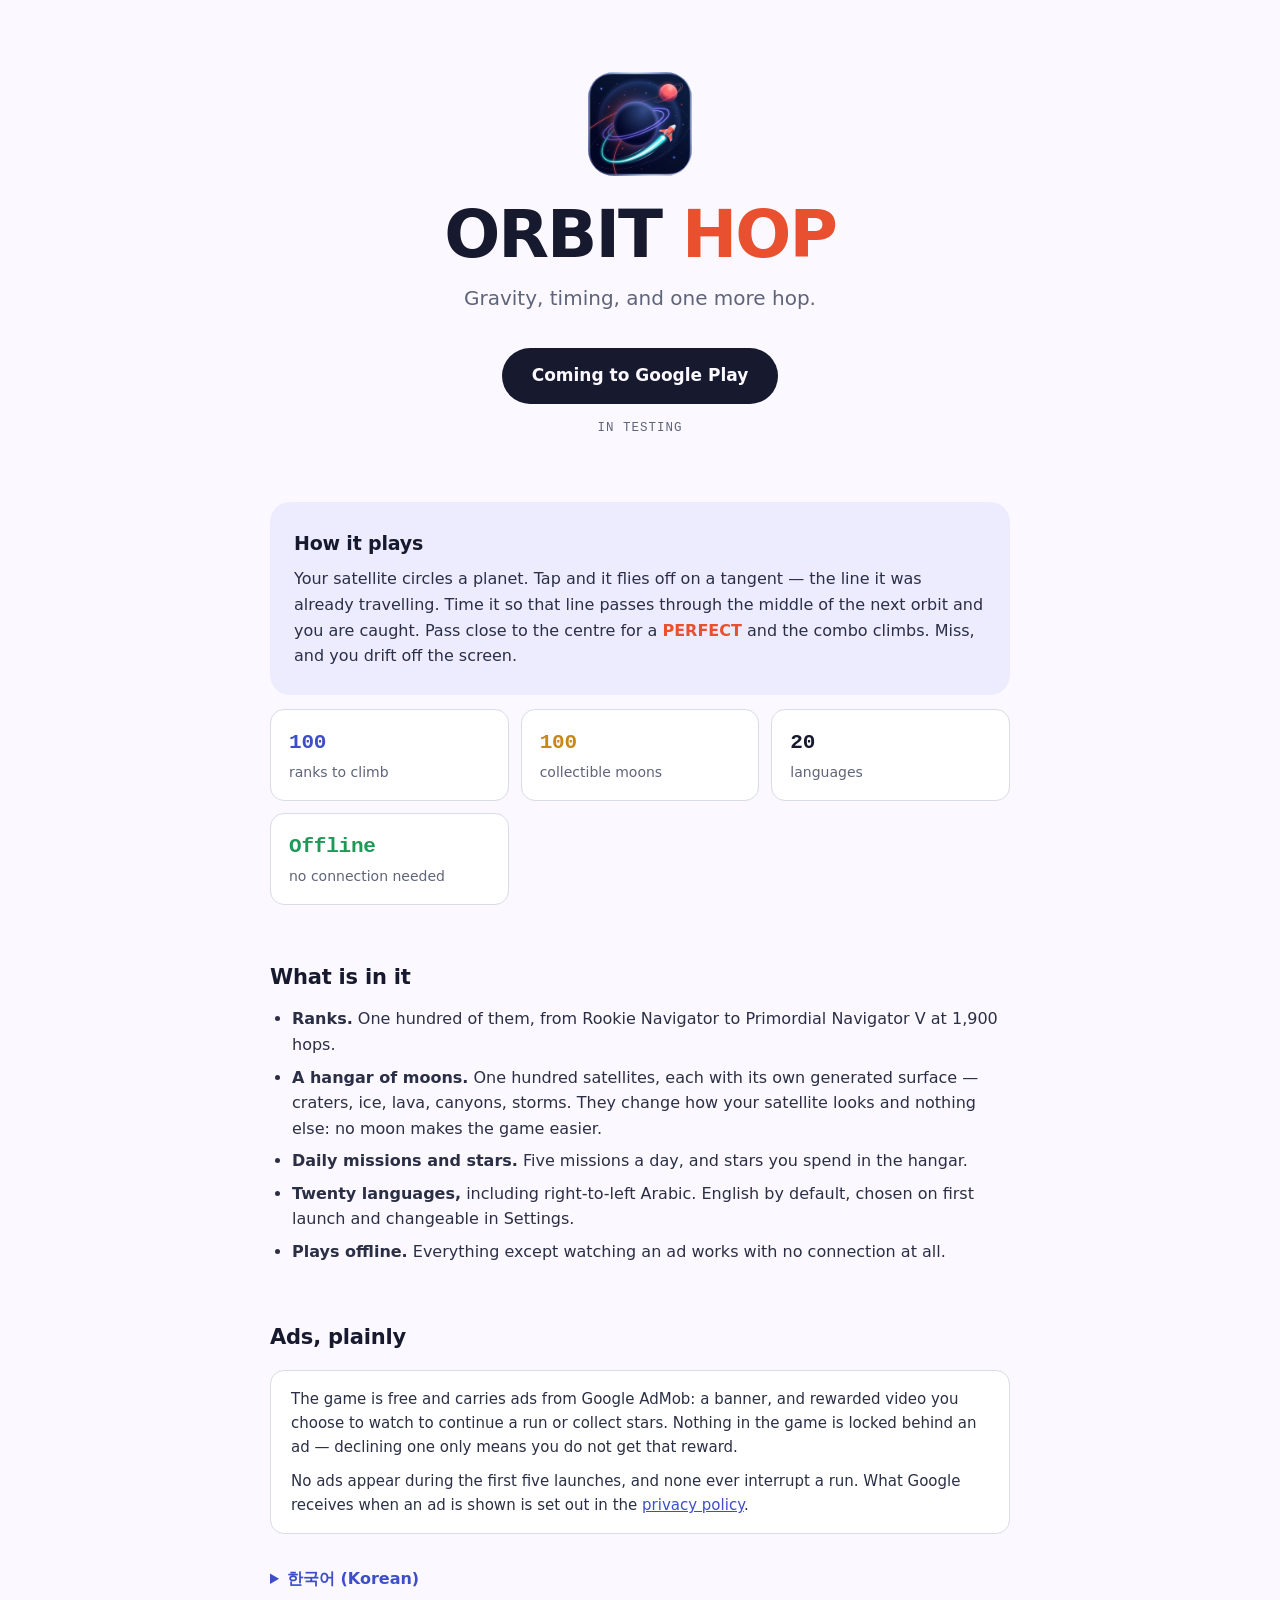
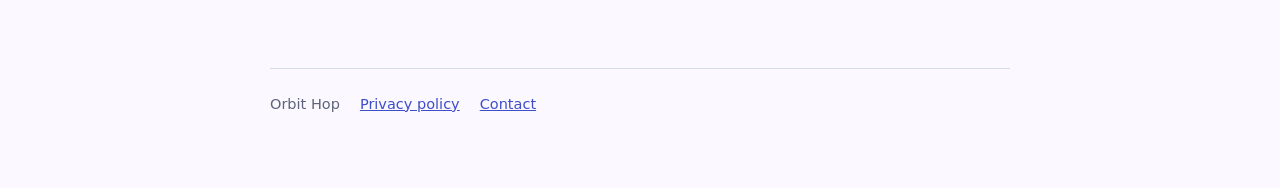
==== index.html @ 5f5fa0cf "Landing page and privacy policy for Orbit Hop The privacy policy is written against what the shipped" ====
<!doctype html>
<html lang="en">
<head>
<meta charset="utf-8">
<meta name="viewport" content="width=device-width,initial-scale=1">
<title>Orbit Hop — orbital arcade game for Android</title>
<meta name="description" content="Tap to launch off one orbit and land on the next. 100 ranks, 100 collectible moons, 20 languages, and it plays offline.">
<link rel="icon" href="icon.png">
<meta property="og:title" content="Orbit Hop">
<meta property="og:description" content="Tap to launch off one orbit and land on the next.">
<meta property="og:image" content="icon.png">
<style>
:root{
  --bg:#fbf8ff; --surface:#ffffff; --sc:#edecff; --sc-high:#e6e6ff;
  --ink:#171a2e; --muted:#5E6479; --line:#D8DCE6;
  --a:#E8502F; --b:#3e4ec9; --good:#1E9A57; --star:#C8871B;
  --body:"IBM Plex Sans","Segoe UI",system-ui,-apple-system,"Noto Sans",sans-serif;
  --mono:ui-monospace,"JetBrains Mono",Menlo,Consolas,monospace;
}
*{box-sizing:border-box}
body{margin:0;background:var(--bg);color:var(--ink);font-family:var(--body);
  font-size:16px;line-height:1.6;-webkit-text-size-adjust:100%}
.wrap{max-width:780px;margin:0 auto;padding:0 max(20px,env(safe-area-inset-left)) 72px}

.hero{text-align:center;padding:72px 0 8px}
.hero img{width:104px;height:104px;border-radius:26px;display:block;margin:0 auto 26px}
h1{font-size:clamp(40px,11vw,66px);line-height:1;letter-spacing:-.03em;margin:0 0 14px;font-weight:800}
h1 i{font-style:normal;color:var(--a)}
.tagline{font-size:clamp(17px,3.4vw,20px);color:var(--muted);margin:0 auto 34px;max-width:30ch}

.cta{display:inline-flex;align-items:center;justify-content:center;gap:10px;
  min-height:56px;padding:0 30px;border-radius:9999px;background:var(--ink);color:var(--bg);
  text-decoration:none;font-weight:700;font-size:17px}
.cta:active{transform:scale(.985)}
.soon{display:block;margin-top:14px;font-family:var(--mono);font-size:12.5px;
  letter-spacing:.08em;text-transform:uppercase;color:var(--muted)}

.how{background:var(--sc);border-radius:20px;padding:26px 24px;margin:56px 0 0}
.how h2{margin:0 0 8px;font-size:19px;letter-spacing:-.01em}
.how p{margin:0;color:#2b2f45}
.how b{color:var(--a)}

.grid{display:grid;grid-template-columns:repeat(auto-fit,minmax(210px,1fr));gap:12px;margin:14px 0 0}
.tile{background:var(--surface);border:1px solid var(--line);border-radius:14px;padding:16px 18px}
.tile b{display:block;font-family:var(--mono);font-size:21px;font-weight:700;letter-spacing:-.01em}
.tile span{display:block;font-size:14px;color:var(--muted);margin-top:2px}
.tile.star b{color:var(--star)} .tile.cool b{color:var(--b)} .tile.good b{color:var(--good)}

h2.section{font-size:21px;letter-spacing:-.01em;margin:56px 0 12px}
ul{padding-left:22px;margin:0}
li{margin:7px 0;color:#2b2f45}

.note{background:var(--surface);border:1px solid var(--line);border-radius:14px;
  padding:16px 20px;margin:16px 0 0;font-size:15px;color:#2b2f45}
.note a{color:var(--b)}

footer{margin-top:64px;padding-top:24px;border-top:1px solid var(--line);
  color:var(--muted);font-size:14.5px;display:flex;flex-wrap:wrap;gap:8px 20px;align-items:center}
footer a{color:var(--b)}
.ko{margin-top:20px}
.ko summary{cursor:pointer;font-weight:600;color:var(--b);padding:12px 0}
.ko p{color:#2b2f45}

@media (prefers-color-scheme:dark){
  :root{--bg:#0D1020;--surface:#171B2D;--sc:#1b2039;--sc-high:#222847;
    --ink:#ECEEF7;--muted:#99A0BA;--line:#2A2F4D;--a:#FF7A55;--b:#7C8BFF;
    --good:#3CC57A;--star:#E0A33A}
  li,.how p,.note,.ko p{color:#d6dae8}
}
</style>
</head>
<body>
<div class="wrap">

<section class="hero">
  <img src="icon.png" alt="Orbit Hop">
  <h1>ORBIT <i>HOP</i></h1>
  <p class="tagline">Gravity, timing, and one more hop.</p>
  <a class="cta" href="#" aria-disabled="true">Coming to Google Play</a>
  <span class="soon">In testing</span>
</section>

<div class="how">
  <h2>How it plays</h2>
  <p>
    Your satellite circles a planet. Tap and it flies off on a tangent — the line it was
    already travelling. Time it so that line passes through the middle of the next orbit
    and you are caught. Pass close to the centre for a <b>PERFECT</b> and the combo climbs.
    Miss, and you drift off the screen.
  </p>
</div>

<div class="grid">
  <div class="tile cool"><b>100</b><span>ranks to climb</span></div>
  <div class="tile star"><b>100</b><span>collectible moons</span></div>
  <div class="tile"><b>20</b><span>languages</span></div>
  <div class="tile good"><b>Offline</b><span>no connection needed</span></div>
</div>

<h2 class="section">What is in it</h2>
<ul>
  <li><b>Ranks.</b> One hundred of them, from Rookie Navigator to Primordial Navigator V at 1,900 hops.</li>
  <li><b>A hangar of moons.</b> One hundred satellites, each with its own generated surface — craters, ice, lava, canyons, storms. They change how your satellite looks and nothing else: no moon makes the game easier.</li>
  <li><b>Daily missions and stars.</b> Five missions a day, and stars you spend in the hangar.</li>
  <li><b>Twenty languages,</b> including right-to-left Arabic. English by default, chosen on first launch and changeable in Settings.</li>
  <li><b>Plays offline.</b> Everything except watching an ad works with no connection at all.</li>
</ul>

<h2 class="section">Ads, plainly</h2>
<div class="note">
  <p style="margin:0 0 10px">
    The game is free and carries ads from Google AdMob: a banner, and rewarded video you
    choose to watch to continue a run or collect stars. Nothing in the game is locked
    behind an ad — declining one only means you do not get that reward.
  </p>
  <p style="margin:0">
    No ads appear during the first five launches, and none ever interrupt a run.
    What Google receives when an ad is shown is set out in the
    <a href="privacy.html">privacy policy</a>.
  </p>
</div>

<details class="ko">
<summary>한국어 (Korean)</summary>
<div lang="ko">
<p>
  <b>Orbit Hop</b> — 위성이 행성을 돌고 있습니다. 화면을 탭하면 돌던 방향 그대로
  접선으로 날아갑니다. 그 직선이 다음 궤도의 한가운데를 지나도록 타이밍을 맞추면
  포획되고, 중심에 가까울수록 <b>PERFECT</b>와 함께 콤보가 쌓입니다. 빗나가면 화면 밖으로
  사라집니다.
</p>
<p>
  100단계 티어, 각기 다른 지형이 생성되는 수집용 위성 100종, 일일 미션과 스타,
  20개 언어(아랍어 RTL 포함)를 담았습니다. 위성은 외형만 바뀌고 난이도에는 영향을 주지
  않습니다. <b>인터넷 없이도 전부 플레이할 수 있습니다</b> — 광고 시청만 제외하고요.
</p>
<p>
  무료이며 Google AdMob 광고가 들어갑니다. 하단 배너와, 이어하기·스타 충전을 위해 직접
  선택해서 보는 보상형 광고입니다. <b>광고를 보지 않아도 막히는 콘텐츠는 없고</b>, 플레이
  도중에 광고가 끼어들지 않으며, 처음 다섯 번 실행 동안에는 배너도 나오지 않습니다.
  Google이 무엇을 받는지는 <a href="privacy.html">개인정보 처리방침</a>에 적어 두었습니다.
</p>
</div>
</details>

<footer>
  <span>Orbit Hop</span>
  <a href="privacy.html">Privacy policy</a>
  <a href="mailto:kakimind@gmail.com">Contact</a>
</footer>

</div>
</body>
</html>
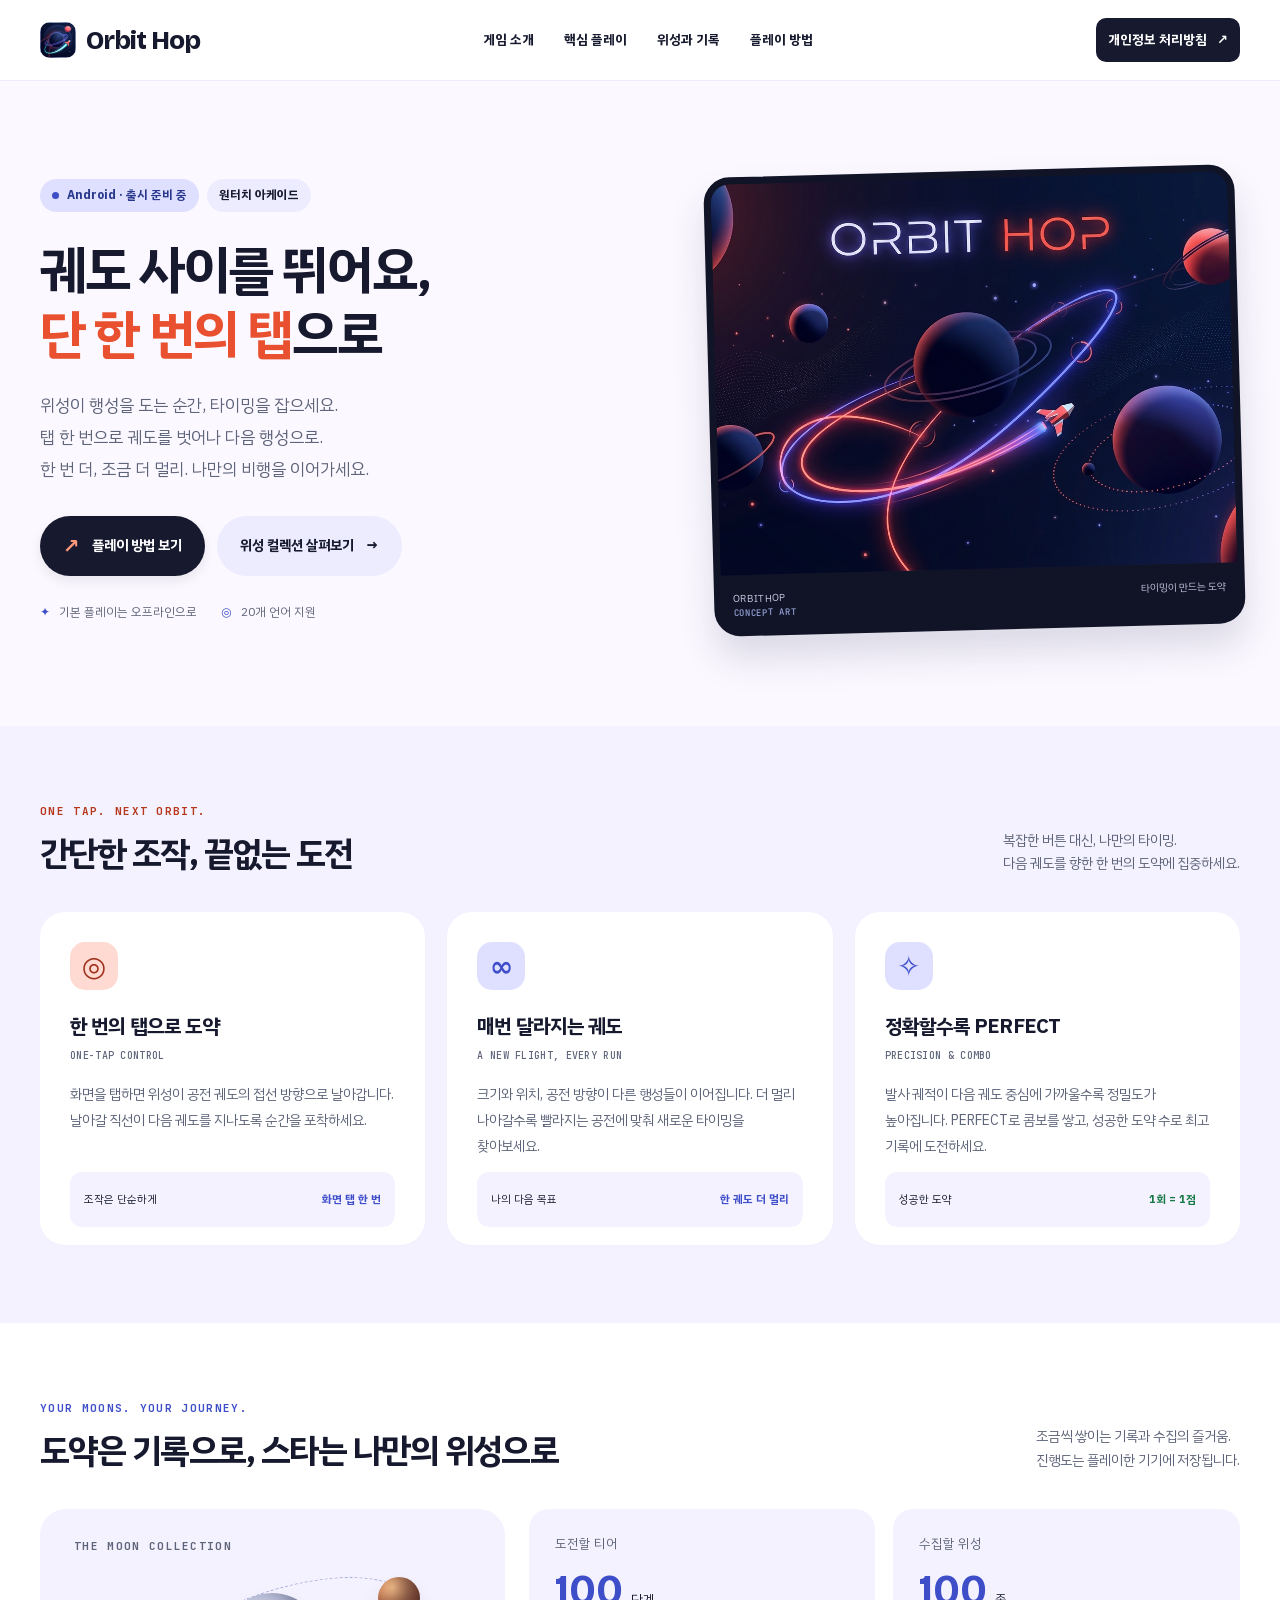
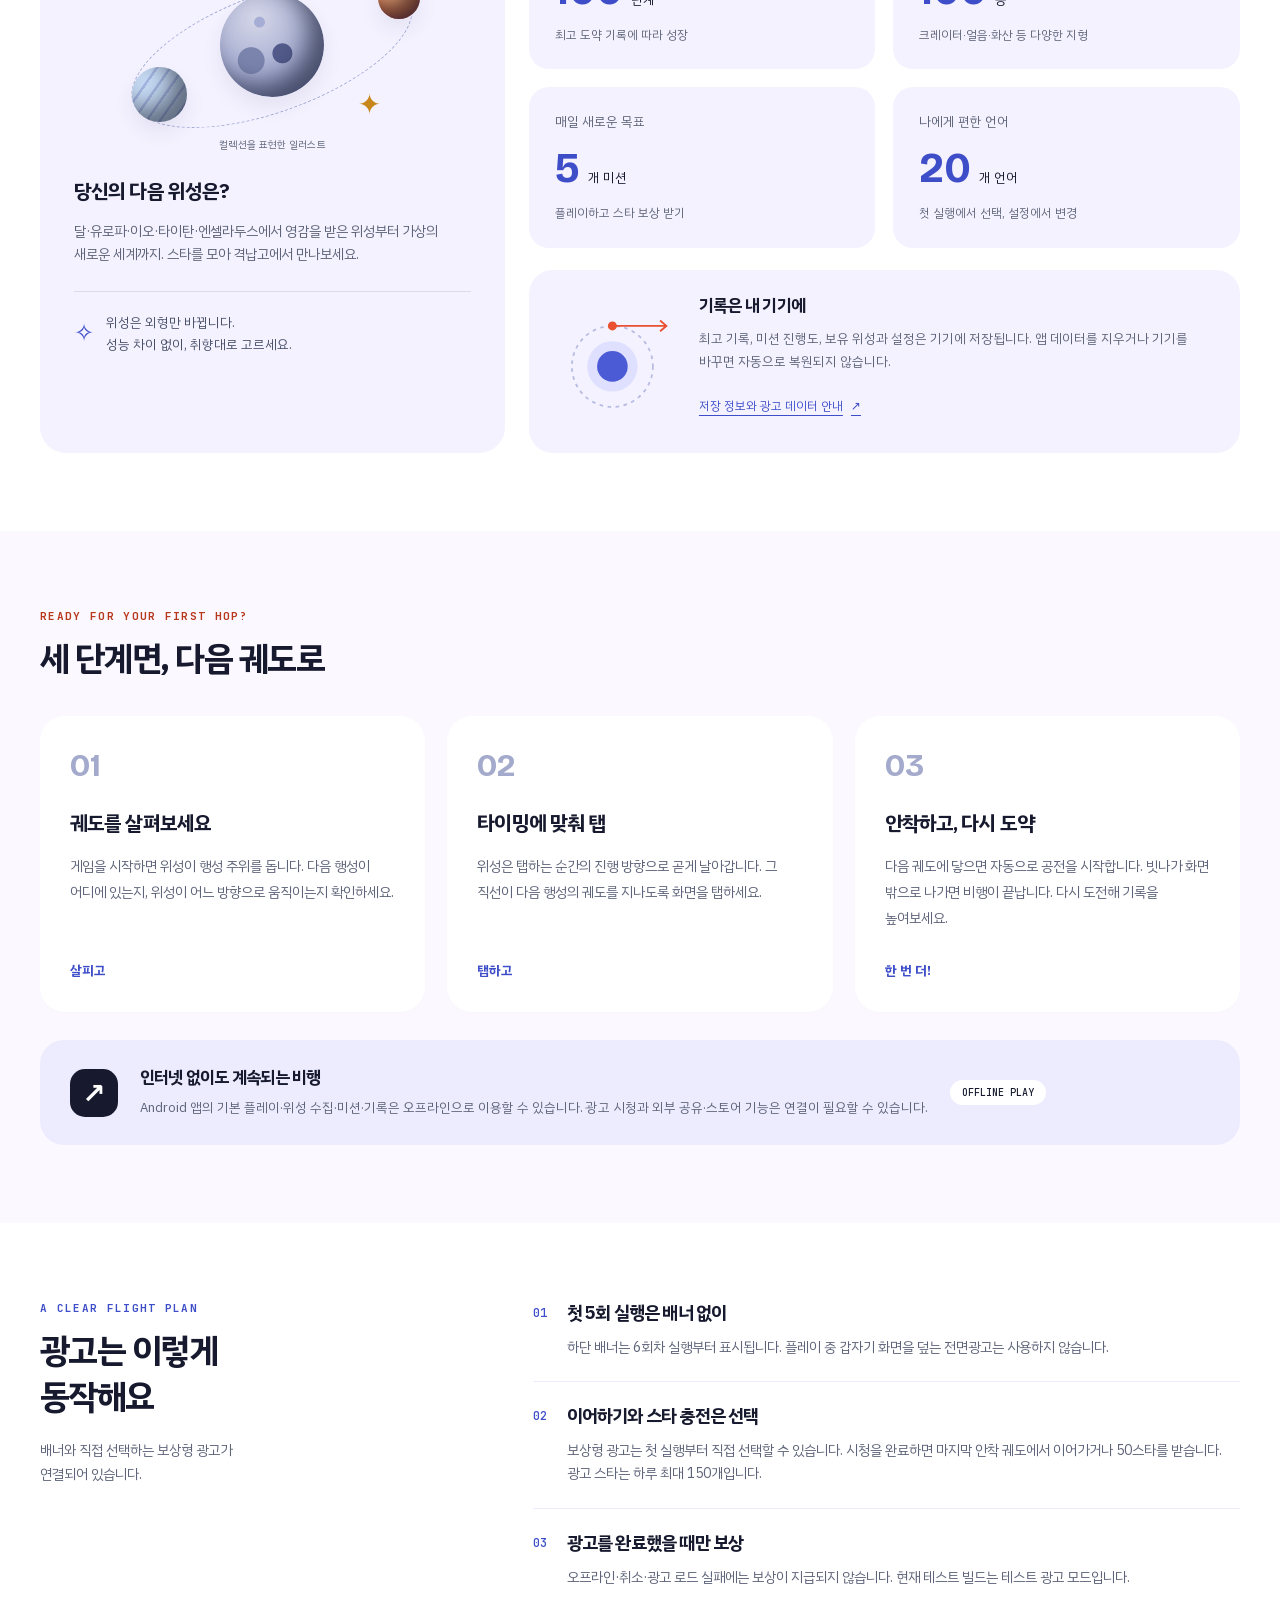
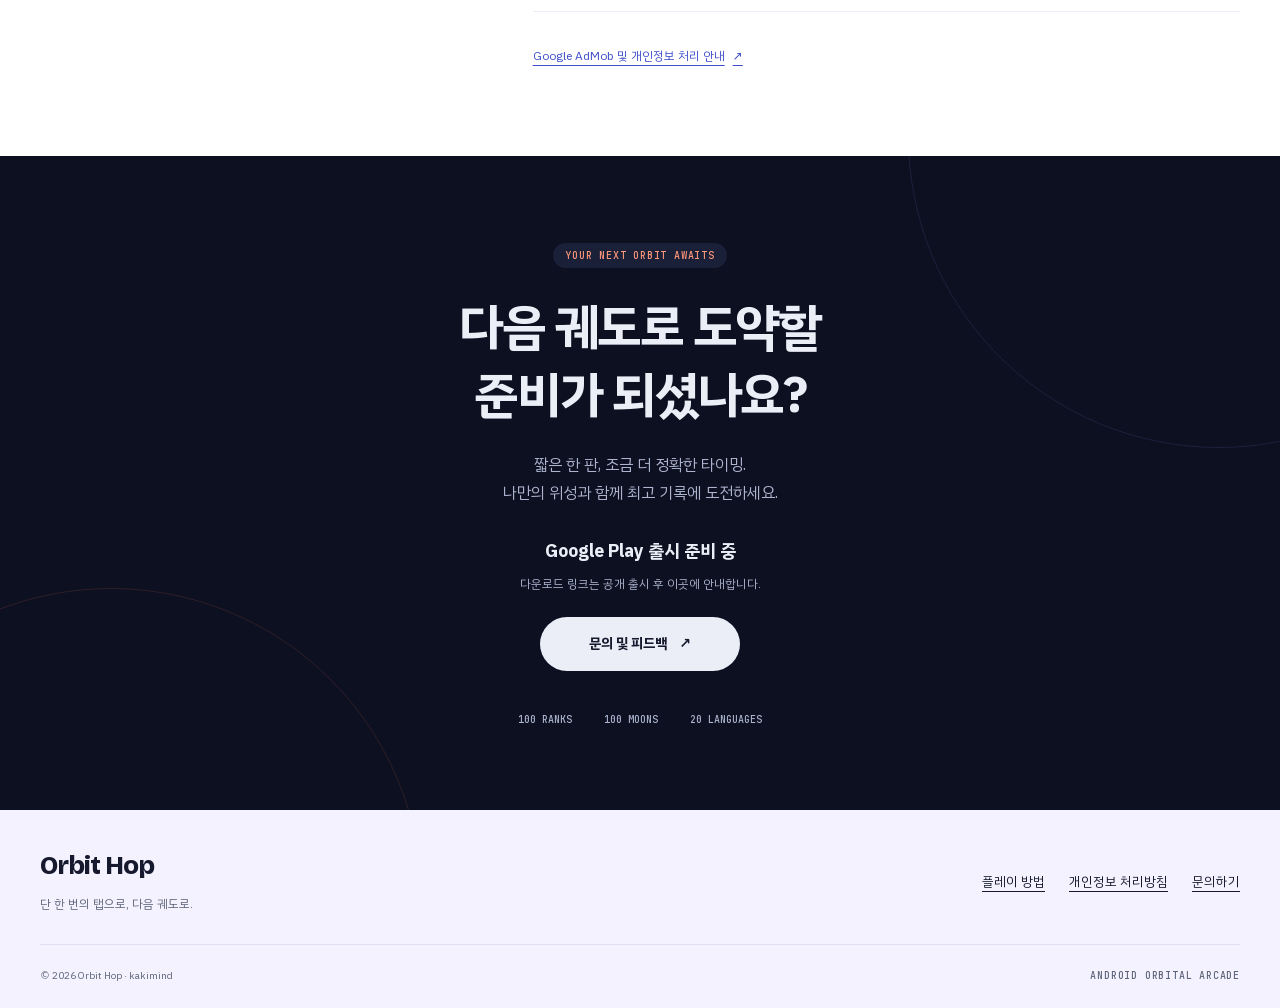
==== commit be66fc29: "Restore prototype landing design with accurate Android app content" ====
--- a/index.html
+++ b/index.html
@@ -1,154 +1,87 @@
 <!doctype html>
-<html lang="en">
+<html lang="ko">
 <head>
 <meta charset="utf-8">
 <meta name="viewport" content="width=device-width,initial-scale=1">
-<title>Orbit Hop — orbital arcade game for Android</title>
-<meta name="description" content="Tap to launch off one orbit and land on the next. 100 ranks, 100 collectible moons, 20 languages, and it plays offline.">
-<link rel="icon" href="icon.png">
-<meta property="og:title" content="Orbit Hop">
-<meta property="og:description" content="Tap to launch off one orbit and land on the next.">
-<meta property="og:image" content="icon.png">
-<style>
-:root{
-  --bg:#fbf8ff; --surface:#ffffff; --sc:#edecff; --sc-high:#e6e6ff;
-  --ink:#171a2e; --muted:#5E6479; --line:#D8DCE6;
-  --a:#E8502F; --b:#3e4ec9; --good:#1E9A57; --star:#C8871B;
-  --body:"IBM Plex Sans","Segoe UI",system-ui,-apple-system,"Noto Sans",sans-serif;
-  --mono:ui-monospace,"JetBrains Mono",Menlo,Consolas,monospace;
-}
-*{box-sizing:border-box}
-body{margin:0;background:var(--bg);color:var(--ink);font-family:var(--body);
-  font-size:16px;line-height:1.6;-webkit-text-size-adjust:100%}
-.wrap{max-width:780px;margin:0 auto;padding:0 max(20px,env(safe-area-inset-left)) 72px}
-
-.hero{text-align:center;padding:72px 0 8px}
-.hero img{width:104px;height:104px;border-radius:26px;display:block;margin:0 auto 26px}
-h1{font-size:clamp(40px,11vw,66px);line-height:1;letter-spacing:-.03em;margin:0 0 14px;font-weight:800}
-h1 i{font-style:normal;color:var(--a)}
-.tagline{font-size:clamp(17px,3.4vw,20px);color:var(--muted);margin:0 auto 34px;max-width:30ch}
-
-.cta{display:inline-flex;align-items:center;justify-content:center;gap:10px;
-  min-height:56px;padding:0 30px;border-radius:9999px;background:var(--ink);color:var(--bg);
-  text-decoration:none;font-weight:700;font-size:17px}
-.cta:active{transform:scale(.985)}
-.soon{display:block;margin-top:14px;font-family:var(--mono);font-size:12.5px;
-  letter-spacing:.08em;text-transform:uppercase;color:var(--muted)}
-
-.how{background:var(--sc);border-radius:20px;padding:26px 24px;margin:56px 0 0}
-.how h2{margin:0 0 8px;font-size:19px;letter-spacing:-.01em}
-.how p{margin:0;color:#2b2f45}
-.how b{color:var(--a)}
-
-.grid{display:grid;grid-template-columns:repeat(auto-fit,minmax(210px,1fr));gap:12px;margin:14px 0 0}
-.tile{background:var(--surface);border:1px solid var(--line);border-radius:14px;padding:16px 18px}
-.tile b{display:block;font-family:var(--mono);font-size:21px;font-weight:700;letter-spacing:-.01em}
-.tile span{display:block;font-size:14px;color:var(--muted);margin-top:2px}
-.tile.star b{color:var(--star)} .tile.cool b{color:var(--b)} .tile.good b{color:var(--good)}
-
-h2.section{font-size:21px;letter-spacing:-.01em;margin:56px 0 12px}
-ul{padding-left:22px;margin:0}
-li{margin:7px 0;color:#2b2f45}
-
-.note{background:var(--surface);border:1px solid var(--line);border-radius:14px;
-  padding:16px 20px;margin:16px 0 0;font-size:15px;color:#2b2f45}
-.note a{color:var(--b)}
-
-footer{margin-top:64px;padding-top:24px;border-top:1px solid var(--line);
-  color:var(--muted);font-size:14.5px;display:flex;flex-wrap:wrap;gap:8px 20px;align-items:center}
-footer a{color:var(--b)}
-.ko{margin-top:20px}
-.ko summary{cursor:pointer;font-weight:600;color:var(--b);padding:12px 0}
-.ko p{color:#2b2f45}
-
-@media (prefers-color-scheme:dark){
-  :root{--bg:#0D1020;--surface:#171B2D;--sc:#1b2039;--sc-high:#222847;
-    --ink:#ECEEF7;--muted:#99A0BA;--line:#2A2F4D;--a:#FF7A55;--b:#7C8BFF;
-    --good:#3CC57A;--star:#E0A33A}
-  li,.how p,.note,.ko p{color:#d6dae8}
-}
-</style>
+<meta name="theme-color" content="#fbf8ff">
+<title>Orbit Hop — 단 한 번의 탭으로, 다음 궤도로</title>
+<meta name="description" content="한 번의 탭으로 궤도 사이를 도약하는 Android 아케이드 게임. 100단계 티어, 위성 100종, 일일 미션과 20개 언어. 인터넷 없이도 기본 플레이를 즐기세요.">
+<meta property="og:title" content="Orbit Hop — 단 한 번의 탭으로, 다음 궤도로">
+<meta property="og:description" content="타이밍을 잡고, 궤도를 잇고, 나만의 위성을 모으세요. Android 출시 준비 중.">
+<meta property="og:image" content="https://kakimind.github.io/orbit-hop-site/assets/orbit-art.png">
+<meta property="og:url" content="https://kakimind.github.io/orbit-hop-site/">
+<link rel="icon" href="icon.png"><link rel="stylesheet" href="site.css">
 </head>
 <body>
-<div class="wrap">
+<a class="skip" href="#main">본문으로 바로가기</a>
+<header class="header"><div class="container nav-row">
+<a class="brand" href="#overview" aria-label="Orbit Hop 게임 소개"><img src="icon.png" width="36" height="36" alt=""><span>Orbit Hop</span></a>
+<nav aria-label="주 메뉴"><a href="#overview">게임 소개</a><a href="#gameplay">핵심 플레이</a><a href="#collection">위성과 기록</a><a href="#how-to-play">플레이 방법</a></nav>
+<a class="nav-policy" href="privacy.html">개인정보 처리방침 <span aria-hidden="true">↗</span></a>
+</div></header>
+<main id="main">
+<section class="hero" id="overview"><div class="container hero-grid">
+<div class="hero-copy">
+<div class="badges"><span class="badge blue"><i aria-hidden="true"></i> Android · 출시 준비 중</span><span class="badge">원터치 아케이드</span></div>
+<h1>궤도 사이를 뛰어요,<br><em>단 한 번의 탭</em>으로</h1>
+<p class="lede">위성이 행성을 도는 순간, 타이밍을 잡으세요.<br class="desktop-break"> 탭 한 번으로 궤도를 벗어나 다음 행성으로.<br class="desktop-break"> 한 번 더, 조금 더 멀리. 나만의 비행을 이어가세요.</p>
+<div class="actions"><a class="button primary" href="#how-to-play"><span aria-hidden="true">↗</span> 플레이 방법 보기</a><a class="button secondary" href="#collection">위성 컬렉션 살펴보기 <span aria-hidden="true">→</span></a></div>
+<div class="hero-notes"><span><b aria-hidden="true">✦</b> 기본 플레이는 오프라인으로</span><span><b aria-hidden="true">◎</b> 20개 언어 지원</span></div>
+</div>
+<figure class="hero-art"><img src="assets/orbit-art.png" width="1376" height="768" alt="코발트와 주황빛 궤도가 행성 사이를 잇는 Orbit Hop 콘셉트 아트" fetchpriority="high"><figcaption><span>ORBIT HOP <b>CONCEPT ART</b></span><span>타이밍이 만드는 도약</span></figcaption></figure>
+</div></section>
 
-<section class="hero">
-  <img src="icon.png" alt="Orbit Hop">
-  <h1>ORBIT <i>HOP</i></h1>
-  <p class="tagline">Gravity, timing, and one more hop.</p>
-  <a class="cta" href="#" aria-disabled="true">Coming to Google Play</a>
-  <span class="soon">In testing</span>
-</section>
+<section class="section lavender" id="gameplay"><div class="container">
+<div class="section-head"><div><p class="eyebrow orange">ONE TAP. NEXT ORBIT.</p><h2>간단한 조작, 끝없는 도전</h2></div><p>복잡한 버튼 대신, 나만의 타이밍.<br>다음 궤도를 향한 한 번의 도약에 집중하세요.</p></div>
+<div class="cards three">
+<article class="card"><span class="feature-icon warm" aria-hidden="true">◎</span><h3>한 번의 탭으로 도약</h3><p class="mono caption">ONE-TAP CONTROL</p><p>화면을 탭하면 위성이 공전 궤도의 접선 방향으로 날아갑니다. 날아갈 직선이 다음 궤도를 지나도록 순간을 포착하세요.</p><div class="card-foot"><span>조작은 단순하게</span><strong>화면 탭 한 번</strong></div></article>
+<article class="card"><span class="feature-icon cool" aria-hidden="true">∞</span><h3>매번 달라지는 궤도</h3><p class="mono caption">A NEW FLIGHT, EVERY RUN</p><p>크기와 위치, 공전 방향이 다른 행성들이 이어집니다. 더 멀리 나아갈수록 빨라지는 공전에 맞춰 새로운 타이밍을 찾아보세요.</p><div class="card-foot"><span>나의 다음 목표</span><strong>한 궤도 더 멀리</strong></div></article>
+<article class="card"><span class="feature-icon cool" aria-hidden="true">✧</span><h3>정확할수록 PERFECT</h3><p class="mono caption">PRECISION &amp; COMBO</p><p>발사 궤적이 다음 궤도 중심에 가까울수록 정밀도가 높아집니다. PERFECT로 콤보를 쌓고, 성공한 도약 수로 최고 기록에 도전하세요.</p><div class="card-foot"><span>성공한 도약</span><strong class="green">1회 = 1점</strong></div></article>
+</div></div></section>
 
-<div class="how">
-  <h2>How it plays</h2>
-  <p>
-    Your satellite circles a planet. Tap and it flies off on a tangent — the line it was
-    already travelling. Time it so that line passes through the middle of the next orbit
-    and you are caught. Pass close to the centre for a <b>PERFECT</b> and the combo climbs.
-    Miss, and you drift off the screen.
-  </p>
+<section class="section white" id="collection"><div class="container">
+<div class="section-head"><div><p class="eyebrow blue-text">YOUR MOONS. YOUR JOURNEY.</p><h2>도약은 기록으로,<br class="mobile-break"> 스타는 나만의 위성으로</h2></div><p>조금씩 쌓이는 기록과 수집의 즐거움.<br>진행도는 플레이한 기기에 저장됩니다.</p></div>
+<div class="collection-grid">
+<article class="collection-card"><p class="eyebrow">THE MOON COLLECTION</p>
+<div class="moon-scene" aria-hidden="true"><span class="orbit-ring"></span><span class="moon big-moon"></span><span class="moon ice-moon"></span><span class="moon lava-moon"></span><span class="tiny-star">✦</span></div><p class="caption">컬렉션을 표현한 일러스트</p>
+<h3>당신의 다음 위성은?</h3><p>달·유로파·이오·타이탄·엔셀라두스에서 영감을 받은 위성부터 가상의 새로운 세계까지. 스타를 모아 격납고에서 만나보세요.</p>
+<div class="collection-note"><span aria-hidden="true">✧</span> 위성은 외형만 바뀝니다.<br>성능 차이 없이, 취향대로 고르세요.</div></article>
+<div class="collection-detail"><div class="stats-grid">
+<article class="stat"><p>도전할 티어</p><strong>100<span>단계</span></strong><p>최고 도약 기록에 따라 성장</p></article>
+<article class="stat"><p>수집할 위성</p><strong>100<span>종</span></strong><p>크레이터·얼음·화산 등 다양한 지형</p></article>
+<article class="stat"><p>매일 새로운 목표</p><strong>5<span>개 미션</span></strong><p>플레이하고 스타 보상 받기</p></article>
+<article class="stat"><p>나에게 편한 언어</p><strong>20<span>개 언어</span></strong><p>첫 실행에서 선택, 설정에서 변경</p></article>
 </div>
+<article class="capture-card"><svg viewBox="0 0 140 140" role="img" aria-label="위성은 공전 궤도에서 접선 방향으로 도약합니다"><circle cx="66" cy="76" r="45" fill="none" stroke="#b9bce1" stroke-width="2" stroke-dasharray="4 5"/><circle cx="66" cy="76" r="28" fill="#dfe0ff"/><circle cx="66" cy="76" r="17" fill="#4B5BD6"/><path d="M66 31H126M119 25L126 31L119 37" fill="none" stroke="#E8502F" stroke-width="2"/><circle cx="66" cy="31" r="5" fill="#E8502F"/></svg>
+<div><h3>기록은 내 기기에</h3><p>최고 기록, 미션 진행도, 보유 위성과 설정은 기기에 저장됩니다. 앱 데이터를 지우거나 기기를 바꾸면 자동으로 복원되지 않습니다.</p><a class="text-link" href="privacy.html">저장 정보와 광고 데이터 안내 <span aria-hidden="true">↗</span></a></div></article>
+</div></div></div></section>
 
-<div class="grid">
-  <div class="tile cool"><b>100</b><span>ranks to climb</span></div>
-  <div class="tile star"><b>100</b><span>collectible moons</span></div>
-  <div class="tile"><b>20</b><span>languages</span></div>
-  <div class="tile good"><b>Offline</b><span>no connection needed</span></div>
+<section class="section" id="how-to-play"><div class="container">
+<div class="section-head"><div><p class="eyebrow orange">READY FOR YOUR FIRST HOP?</p><h2>세 단계면, 다음 궤도로</h2></div></div>
+<div class="cards three steps">
+<article class="card"><span class="step-number">01</span><h3>궤도를 살펴보세요</h3><p>게임을 시작하면 위성이 행성 주위를 돕니다. 다음 행성이 어디에 있는지, 위성이 어느 방향으로 움직이는지 확인하세요.</p><p class="step-label">살피고</p></article>
+<article class="card"><span class="step-number">02</span><h3>타이밍에 맞춰 탭</h3><p>위성은 탭하는 순간의 진행 방향으로 곧게 날아갑니다. 그 직선이 다음 행성의 궤도를 지나도록 화면을 탭하세요.</p><p class="step-label">탭하고</p></article>
+<article class="card"><span class="step-number">03</span><h3>안착하고, 다시 도약</h3><p>다음 궤도에 닿으면 자동으로 공전을 시작합니다. 빗나가 화면 밖으로 나가면 비행이 끝납니다. 다시 도전해 기록을 높여보세요.</p><p class="step-label">한 번 더!</p></article>
 </div>
+<aside class="offline-note"><span class="feature-icon ink" aria-hidden="true">↗</span><div><h3>인터넷 없이도 계속되는 비행</h3><p>Android 앱의 기본 플레이·위성 수집·미션·기록은 오프라인으로 이용할 수 있습니다. 광고 시청과 외부 공유·스토어 기능은 연결이 필요할 수 있습니다.</p></div><span class="badge">OFFLINE PLAY</span></aside>
+</div></section>
 
-<h2 class="section">What is in it</h2>
-<ul>
-  <li><b>Ranks.</b> One hundred of them, from Rookie Navigator to Primordial Navigator V at 1,900 hops.</li>
-  <li><b>A hangar of moons.</b> One hundred satellites, each with its own generated surface — craters, ice, lava, canyons, storms. They change how your satellite looks and nothing else: no moon makes the game easier.</li>
-  <li><b>Daily missions and stars.</b> Five missions a day, and stars you spend in the hangar.</li>
-  <li><b>Twenty languages,</b> including right-to-left Arabic. English by default, chosen on first launch and changeable in Settings.</li>
-  <li><b>Plays offline.</b> Everything except watching an ad works with no connection at all.</li>
-</ul>
+<section class="section white" id="ads"><div class="container ads-grid">
+<div><p class="eyebrow blue-text">A CLEAR FLIGHT PLAN</p><h2>광고는 이렇게<br>동작해요</h2><p>배너와 직접 선택하는 보상형 광고가<br>연결되어 있습니다.</p></div>
+<div class="ad-notes">
+<article><span class="ad-index">01</span><div><h3>첫 5회 실행은 배너 없이</h3><p>하단 배너는 6회차 실행부터 표시됩니다. 플레이 중 갑자기 화면을 덮는 전면광고는 사용하지 않습니다.</p></div></article>
+<article><span class="ad-index">02</span><div><h3>이어하기와 스타 충전은 선택</h3><p>보상형 광고는 첫 실행부터 직접 선택할 수 있습니다. 시청을 완료하면 마지막 안착 궤도에서 이어가거나 50스타를 받습니다. 광고 스타는 하루 최대 150개입니다.</p></div></article>
+<article><span class="ad-index">03</span><div><h3>광고를 완료했을 때만 보상</h3><p>오프라인·취소·광고 로드 실패에는 보상이 지급되지 않습니다. 현재 테스트 빌드는 테스트 광고 모드입니다.</p></div></article>
+<a class="text-link" href="privacy.html">Google AdMob 및 개인정보 처리 안내 <span aria-hidden="true">↗</span></a>
+</div></div></section>
 
-<h2 class="section">Ads, plainly</h2>
-<div class="note">
-  <p style="margin:0 0 10px">
-    The game is free and carries ads from Google AdMob: a banner, and rewarded video you
-    choose to watch to continue a run or collect stars. Nothing in the game is locked
-    behind an ad — declining one only means you do not get that reward.
-  </p>
-  <p style="margin:0">
-    No ads appear during the first five launches, and none ever interrupt a run.
-    What Google receives when an ad is shown is set out in the
-    <a href="privacy.html">privacy policy</a>.
-  </p>
-</div>
-
-<details class="ko">
-<summary>한국어 (Korean)</summary>
-<div lang="ko">
-<p>
-  <b>Orbit Hop</b> — 위성이 행성을 돌고 있습니다. 화면을 탭하면 돌던 방향 그대로
-  접선으로 날아갑니다. 그 직선이 다음 궤도의 한가운데를 지나도록 타이밍을 맞추면
-  포획되고, 중심에 가까울수록 <b>PERFECT</b>와 함께 콤보가 쌓입니다. 빗나가면 화면 밖으로
-  사라집니다.
-</p>
-<p>
-  100단계 티어, 각기 다른 지형이 생성되는 수집용 위성 100종, 일일 미션과 스타,
-  20개 언어(아랍어 RTL 포함)를 담았습니다. 위성은 외형만 바뀌고 난이도에는 영향을 주지
-  않습니다. <b>인터넷 없이도 전부 플레이할 수 있습니다</b> — 광고 시청만 제외하고요.
-</p>
-<p>
-  무료이며 Google AdMob 광고가 들어갑니다. 하단 배너와, 이어하기·스타 충전을 위해 직접
-  선택해서 보는 보상형 광고입니다. <b>광고를 보지 않아도 막히는 콘텐츠는 없고</b>, 플레이
-  도중에 광고가 끼어들지 않으며, 처음 다섯 번 실행 동안에는 배너도 나오지 않습니다.
-  Google이 무엇을 받는지는 <a href="privacy.html">개인정보 처리방침</a>에 적어 두었습니다.
-</p>
-</div>
-</details>
-
-<footer>
-  <span>Orbit Hop</span>
-  <a href="privacy.html">Privacy policy</a>
-  <a href="mailto:kakimind@gmail.com">Contact</a>
-</footer>
-
-</div>
-</body>
-</html>
+<section class="final" id="release"><div class="container final-inner">
+<span class="badge dark-badge">YOUR NEXT ORBIT AWAITS</span><h2>다음 궤도로 도약할<br>준비가 되셨나요?</h2>
+<p>짧은 한 판, 조금 더 정확한 타이밍.<br>나만의 위성과 함께 최고 기록에 도전하세요.</p>
+<p class="release-status">Google Play 출시 준비 중</p><p class="release-detail">다운로드 링크는 공개 출시 후 이곳에 안내합니다.</p>
+<a class="button light" href="mailto:kakimind@gmail.com">문의 및 피드백 <span aria-hidden="true">↗</span></a>
+<div class="final-facts"><span>100 RANKS</span><span>100 MOONS</span><span>20 LANGUAGES</span></div>
+</div></section>
+</main>
+<footer class="footer"><div class="container footer-main"><div><a class="brand" href="#overview">Orbit Hop</a><p>단 한 번의 탭으로, 다음 궤도로.</p></div><nav aria-label="하단 메뉴"><a href="#how-to-play">플레이 방법</a><a href="privacy.html">개인정보 처리방침</a><a href="mailto:kakimind@gmail.com">문의하기</a></nav></div><div class="container footer-bottom"><span>© 2026 Orbit Hop · kakimind</span><span>ANDROID ORBITAL ARCADE</span></div></footer>
+</body></html>
--- a/site.css
+++ b/site.css
@@ -0,0 +1,16 @@
+@font-face{font-family:Plex;src:url(assets/fonts/plex-latin.woff2) format('woff2');font-weight:400 700;font-display:swap}
+@font-face{font-family:PlexKR;src:url(assets/fonts/plex-kr-400.woff2) format('woff2');font-weight:400;font-display:swap}
+@font-face{font-family:PlexKR;src:url(assets/fonts/plex-kr-700.woff2) format('woff2');font-weight:700;font-display:swap}
+@font-face{font-family:Bricolage;src:url(assets/fonts/bricolage.woff2) format('woff2');font-weight:700 800;font-display:swap}
+@font-face{font-family:JetBrains;src:url(assets/fonts/jetbrains.woff2) format('woff2');font-weight:500 700;font-display:swap}
+:root{color-scheme:light;--bg:#fbf8ff;--lavender:#f4f2ff;--surface:#edecff;--ink:#171a2e;--muted:#5e6479;--blue:#3e4ec9;--accent:#e8502f;--line:#d8dce6;--green:#177a45}
+*{box-sizing:border-box}html{scroll-behavior:smooth;scroll-padding-top:100px}body{margin:0;background:var(--bg);color:var(--ink);font-family:Plex,PlexKR,system-ui,sans-serif;font-size:16px;line-height:1.7;word-break:keep-all;overflow-wrap:break-word}h1,h2,h3,p,figure{margin:0}a{color:inherit;text-underline-offset:5px}a:focus-visible{outline:3px solid var(--accent);outline-offset:5px}a:hover{color:var(--blue)}img{display:block;max-width:100%;height:auto}h1,h2,h3{line-height:1.35;letter-spacing:-.045em;font-weight:700}h1{font-size:clamp(36px,4.1vw,58px);line-height:1.23}h2{font-size:clamp(27px,2.65vw,36px)}h3{font-size:20px}p{color:var(--muted)}em{color:var(--accent);font-style:normal}.container{width:min(1240px,calc(100% - 80px));margin-inline:auto}.header{position:sticky;top:0;background:#ffffffed;backdrop-filter:blur(16px);z-index:10;border-bottom:1px solid #edecff}.nav-row{min-height:80px;display:flex;align-items:center;justify-content:space-between;gap:24px}.brand{display:inline-flex;align-items:center;gap:10px;font:800 26px Bricolage,PlexKR,sans-serif;letter-spacing:-1px;text-decoration:none;white-space:nowrap}.brand img{border-radius:10px}.header nav{display:flex;gap:6px}.header nav a,.nav-policy{font-size:13px;text-decoration:none;font-weight:700;min-height:44px;display:inline-flex;align-items:center;padding:9px 12px;border-radius:10px}.header nav a:hover{background:var(--surface)}.nav-policy{gap:10px;background:var(--ink);color:white}.nav-policy:hover{color:white;background:var(--blue)}.skip{position:fixed;top:-100px;left:20px;padding:12px;background:white;z-index:20}.skip:focus{top:10px}
+.hero{padding:90px 0 96px}.hero-grid{display:grid;grid-template-columns:1.16fr 1fr;align-items:center;gap:54px}.hero-copy{min-width:0}.badges{display:flex;gap:8px;flex-wrap:wrap;margin-bottom:24px}.badge{display:inline-flex;align-items:center;gap:8px;border-radius:99px;padding:6px 12px;background:var(--surface);font-size:12px;color:var(--ink);font-weight:700}.badge.blue{background:#dfe0ff;color:#28378b}.badge i{width:7px;height:7px;border-radius:50%;background:var(--blue)}.lede{margin-top:24px;font-size:17px;line-height:1.9}.actions{display:flex;gap:12px;flex-wrap:wrap;margin-top:30px}.button{display:inline-flex;align-items:center;justify-content:center;gap:12px;min-height:54px;padding:13px 23px;border-radius:99px;text-decoration:none;font-weight:700;font-size:14px;transition:transform .15s,background .15s}.button:active{transform:scale(.98)}.primary{background:var(--ink);color:white;box-shadow:0 5px 12px #171a2e15}.primary:hover{background:var(--blue);color:white}.primary>span{color:#ff987b;font-size:20px}.secondary{background:var(--surface)}.hero-notes{display:flex;flex-wrap:wrap;gap:12px 24px;font-size:12px;color:var(--muted);margin-top:26px}.hero-notes b{color:var(--blue);margin-right:6px}.hero-art{border:7px solid #101426;background:#101426;border-radius:26px;overflow:hidden;box-shadow:0 22px 36px #24285225;transform:rotate(-1.5deg)}.hero-art img{width:100%;aspect-ratio:1.32;object-fit:cover}.hero-art figcaption{display:flex;justify-content:space-between;gap:12px;padding:15px 12px 10px;color:#c5cae5;font-size:10px}.hero-art figcaption b{display:block;color:#94a1d7;font:500 9px JetBrains,monospace;letter-spacing:.08em}
+.section{padding:78px 0}.lavender{background:var(--lavender)}.white{background:white}.section-head{display:flex;justify-content:space-between;align-items:flex-end;gap:24px;margin-bottom:36px}.section-head>p{font-size:14px}.eyebrow{font:700 11px JetBrains,monospace;letter-spacing:.12em;margin-bottom:12px}.orange{color:#b7371c}.blue-text{color:var(--blue)}.cards{display:grid;gap:22px}.three{grid-template-columns:repeat(3,minmax(0,1fr))}.card{background:white;border-radius:25px;padding:30px;display:flex;flex-direction:column;box-shadow:0 2px 5px #171a2e03}.feature-icon{width:48px;height:48px;display:inline-flex;align-items:center;justify-content:center;font-size:28px;font-weight:700;border-radius:15px;margin-bottom:22px}.warm{background:#ffdad2;color:#9e321d}.cool{background:#dfe0ff;color:var(--blue)}.mono{font-family:JetBrains,monospace}.caption{font-size:10px;letter-spacing:.03em;margin-top:8px}.card>p:not(.caption):not(.step-label){font-size:14px;margin-top:18px;line-height:1.85}.card-foot{margin-top:auto;padding:18px 14px 0;display:flex;justify-content:space-between;gap:10px;font-size:11px;background:var(--lavender);border-radius:12px;position:relative;top:12px;min-height:55px;align-items:baseline}.card-foot strong{color:var(--blue)}.card-foot strong.green{color:var(--green)}
+.collection-grid{display:grid;grid-template-columns:.85fr 1.3fr;gap:24px}.collection-card{padding:30px 34px;background:var(--lavender);border-radius:26px}.moon-scene{height:175px;position:relative;max-width:320px;margin:10px auto 0}.orbit-ring{position:absolute;inset:28px 12px;border:1px dashed #a5abd9;border-radius:50%;transform:rotate(-20deg)}.moon{position:absolute;display:block;border-radius:50%;box-shadow:inset -15px -12px 22px #0d102088,0 10px 20px #30355a14}.big-moon{width:104px;height:104px;left:calc(50% - 52px);top:28px;background:radial-gradient(circle at 38% 28%,#a6add4 5%,transparent 6%),radial-gradient(circle at 60% 58%,#525b8b 11%,transparent 12%),radial-gradient(circle at 30% 65%,#7a84ad 13%,transparent 14%),radial-gradient(circle at 35% 25%,#d5d7e8,#7984bb)}.ice-moon{width:55px;height:55px;left:6%;top:102px;background:repeating-linear-gradient(125deg,#c5daf4 0 8px,#a4b5e1 9px 11px)}.lava-moon{width:42px;height:42px;right:4%;top:12px;background:radial-gradient(circle at 35% 25%,#ffc790,#c86c45 60%,#742943)}.tiny-star{position:absolute;color:#c8871b;right:16%;bottom:12px;font-size:28px}.collection-card>.caption{text-align:center;margin:-4px 0 24px}.collection-card>p:not(.eyebrow):not(.caption){font-size:14px;margin-top:16px}.collection-note{border-top:1px solid #dadced;margin-top:24px;padding-top:20px;font-size:13px;color:#485069}.collection-note>span{float:left;margin-right:12px;font-size:24px;color:var(--blue)}.collection-detail{display:flex;flex-direction:column;gap:22px}.stats-grid{display:grid;grid-template-columns:1fr 1fr;gap:18px}.stat{padding:24px 26px;background:var(--lavender);border-radius:20px}.stat p:first-child{font-size:13px}.stat strong{display:block;font:700 42px Bricolage,sans-serif;color:var(--blue);margin:10px 0}.stat strong span{font:400 13px Plex,PlexKR,sans-serif;margin-left:8px;color:var(--ink)}.stat p:last-child{font-size:12px}.capture-card{display:flex;align-items:center;gap:20px;background:var(--lavender);border-radius:24px;padding:24px}.capture-card svg{width:126px;flex-shrink:0}.capture-card h3{font-size:17px}.capture-card p{font-size:13px;margin:12px 0}.text-link{font-size:12px;color:var(--blue);display:inline-flex;align-items:center;gap:8px;min-height:44px}.step-number{font:700 32px Bricolage,sans-serif;color:#a4aacc;margin-bottom:24px}.steps .step-label{padding-top:28px;margin-top:auto;color:var(--blue);font-weight:700;font-size:13px}.offline-note{margin-top:28px;background:var(--surface);padding:26px 30px;border-radius:24px;display:flex;align-items:center;gap:22px}.ink{background:var(--ink);color:white;margin:0;flex-shrink:0}.offline-note h3{font-size:17px}.offline-note p{font-size:13px;margin-top:8px}.offline-note>.badge{background:white;flex-shrink:0;font:500 10px JetBrains,monospace}
+.ads-grid{display:grid;grid-template-columns:1fr 1.65fr;gap:64px}.ads-grid h2+p{font-size:14px;margin-top:20px}.ad-notes article{display:flex;gap:20px;padding:0 0 22px;margin-bottom:22px;border-bottom:1px solid #edecff}.ad-index{font:500 12px JetBrains,monospace;color:var(--blue);padding-top:4px}.ad-notes h3{font-size:18px}.ad-notes p{font-size:14px;margin-top:10px}.final{position:relative;isolation:isolate;overflow:hidden;background:#0d1020;color:#eceef7;padding:84px 0}.final:before,.final:after{content:'';position:absolute;border:1px solid #7c8bff22;width:620px;height:620px;border-radius:50%;z-index:-1;top:-330px;right:-250px}.final:after{top:auto;right:auto;bottom:-400px;left:-200px;border-color:#ff7a5522}.final-inner{text-align:center}.dark-badge{color:#ff987b;background:#1b2039;font:500 10px JetBrains,monospace;letter-spacing:.08em}.final h2{font-size:clamp(32px,4vw,50px);margin:24px 0}.final p{color:#acb4cf;font-size:16px}.final .release-status{color:#eceef7;font-weight:700;font-size:18px;margin-top:30px}.final .release-detail{font-size:12px;margin-top:8px}.light{background:#eceef7;color:#171a2e;margin-top:22px;min-width:200px}.final-facts{display:flex;justify-content:center;flex-wrap:wrap;gap:32px;margin-top:42px;font:500 10px JetBrains,monospace;color:#acb4cf}.footer{padding:40px 0 24px;background:var(--lavender)}.footer-main,.footer-bottom{display:flex;justify-content:space-between;gap:24px;align-items:center}.footer-main p{font-size:12px;margin-top:12px}.footer nav{display:flex;flex-wrap:wrap;gap:24px}.footer nav a{display:inline-flex;align-items:center;min-height:44px;font-size:13px}.footer-bottom{margin-top:30px;border-top:1px solid #dedff0;padding-top:22px;color:var(--muted);font-size:10px}.footer-bottom span:last-child{font-family:JetBrains,monospace;letter-spacing:.08em}.mobile-break{display:none}
+@media(min-width:1100px){.hero-copy h1{white-space:nowrap}}
+@media(max-width:1050px){.container{width:calc(100% - 48px)}.header nav{display:none}.hero-grid{gap:30px;grid-template-columns:1.1fr 1fr}.hero{padding:64px 0}.desktop-break{display:none}.card{padding:24px}.card-foot{flex-wrap:wrap;padding:12px;gap:4px}.offline-note>.badge{display:none}.hero-art figcaption>span:last-child{display:none}.collection-grid{grid-template-columns:1fr 1.2fr}.capture-card svg{width:86px}.ads-grid{gap:30px}}
+@media(max-width:760px){html{scroll-padding-top:88px}.container{width:calc(100% - 40px)}.nav-row{min-height:72px;gap:12px}.brand{font-size:23px}.brand img{width:30px;height:30px}.nav-policy{font-size:11px;padding:8px 12px;gap:6px}.hero{padding:44px 0 56px}.hero-grid{grid-template-columns:1fr;gap:38px}.hero-copy h1{font-size:clamp(32px,6.4vw,44px)}.lede{font-size:15px;margin-top:20px}.hero-art{transform:none;max-width:530px;width:100%;margin:auto}.hero-art img{aspect-ratio:1.65}.hero-art figcaption>span:last-child{display:block}.actions{gap:10px}.button{font-size:13px;padding:12px 20px}.section{padding:52px 0}.section-head{display:block;margin-bottom:28px}.section-head>p{margin-top:16px}.three{grid-template-columns:1fr}.cards{gap:16px}.card{padding:26px}.card-foot{margin-top:22px;top:0;min-height:44px;align-items:center}.feature-icon{margin-bottom:16px}.collection-grid{grid-template-columns:1fr}.collection-card{padding:28px}.collection-detail{gap:18px}.stat{padding:21px}.stat strong{font-size:38px}.capture-card{padding:22px;gap:16px}.capture-card svg{width:90px}.offline-note{padding:24px;align-items:flex-start;gap:16px}.offline-note>.feature-icon{width:38px;height:38px;font-size:22px;border-radius:12px}.ads-grid{grid-template-columns:1fr;gap:32px}.ads-grid h2 br{display:none}.ad-notes article{gap:14px}.final{padding:60px 0}.footer-main{align-items:flex-start;flex-direction:column;gap:16px}.footer nav{gap:12px 24px}.footer-bottom{align-items:flex-start;flex-direction:column;gap:8px}.steps .step-number{margin-bottom:16px}.steps .step-label{padding-top:20px}}
+@media(max-width:380px){.container{width:calc(100% - 32px)}.brand{font-size:21px;gap:7px}.nav-policy{font-size:10px;padding:8px 9px}.nav-policy span{display:none}.hero-copy h1{font-size:30px;letter-spacing:-.06em}.hero-notes{gap:8px;font-size:11px}.actions{flex-direction:column}.stats-grid{gap:12px}.stat{padding:17px}.stat strong span{display:block;margin:6px 0 0}.capture-card{display:block}.capture-card svg{width:90px;display:block;margin:0 auto 12px}.mobile-break{display:block}.hero-art figcaption>span:last-child{display:none}.final-facts{gap:20px}}
+@media(prefers-reduced-motion:reduce){html{scroll-behavior:auto}.button{transition:none}}
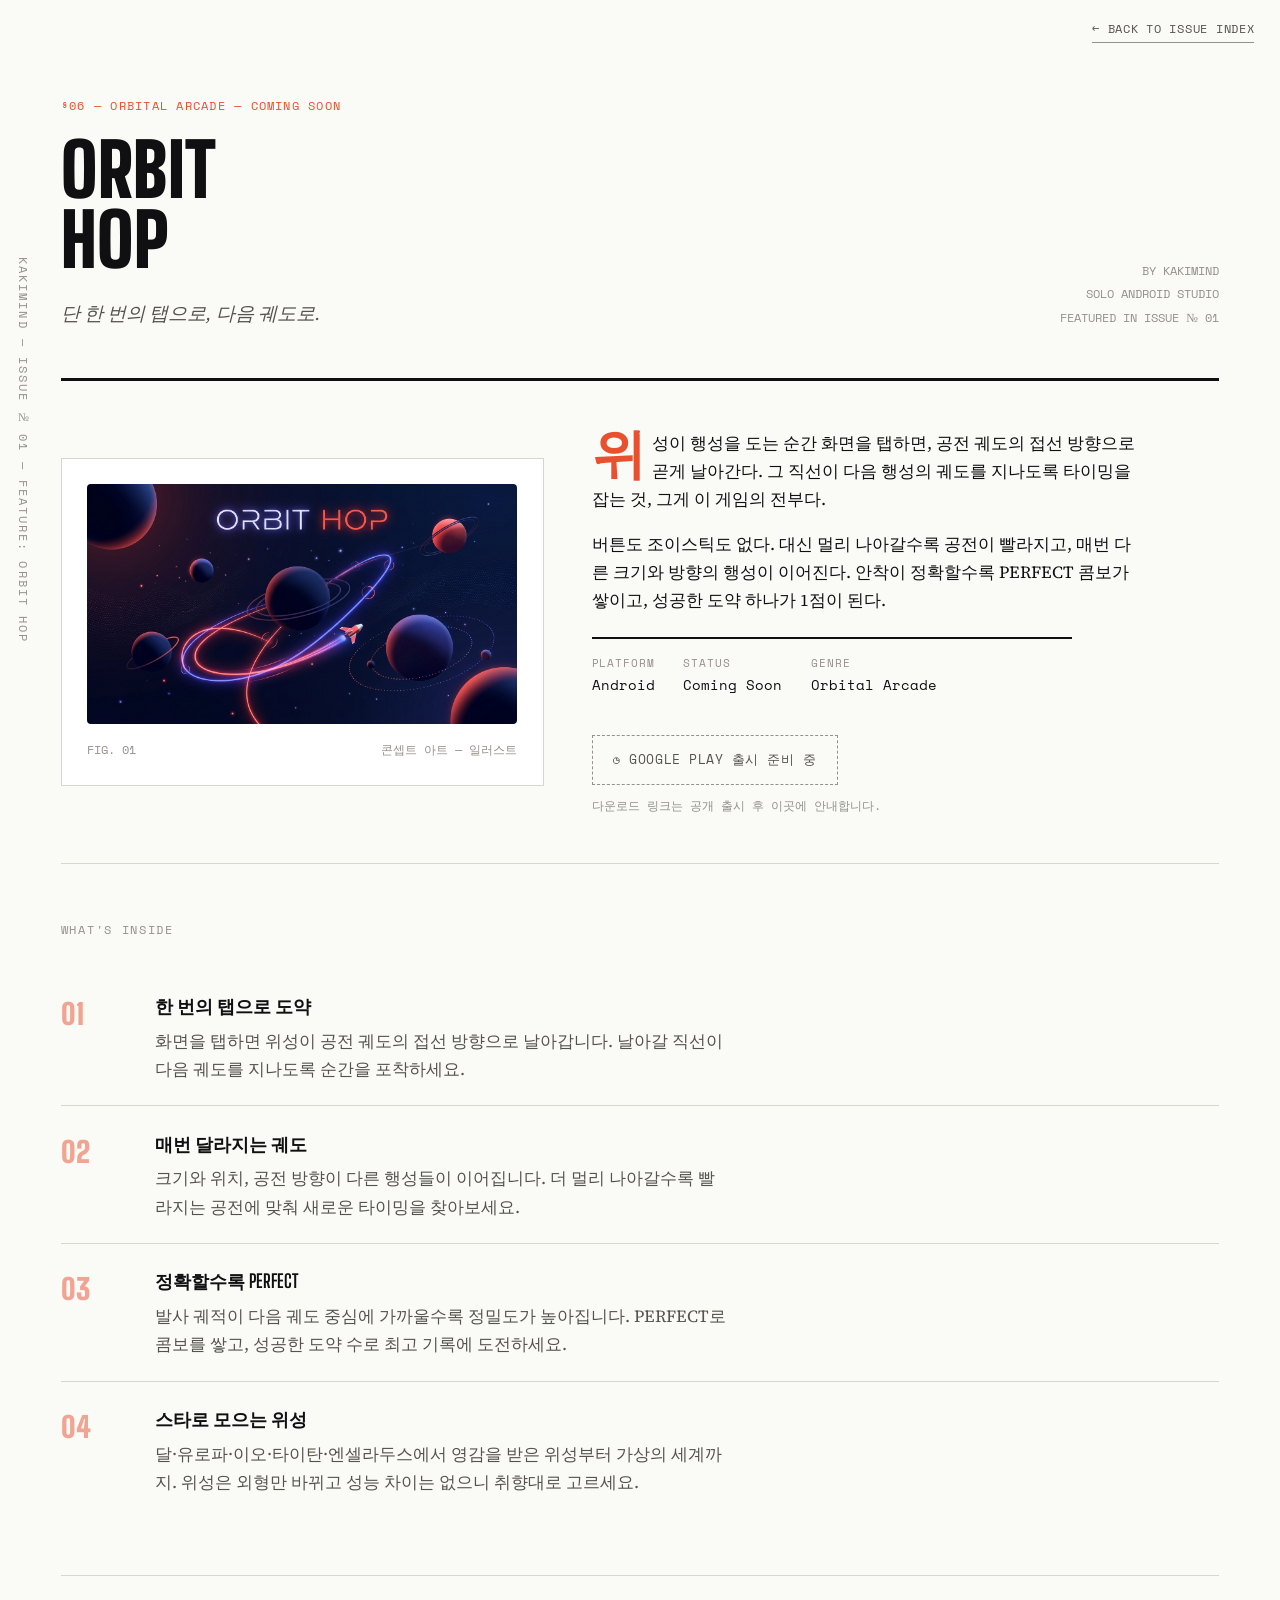
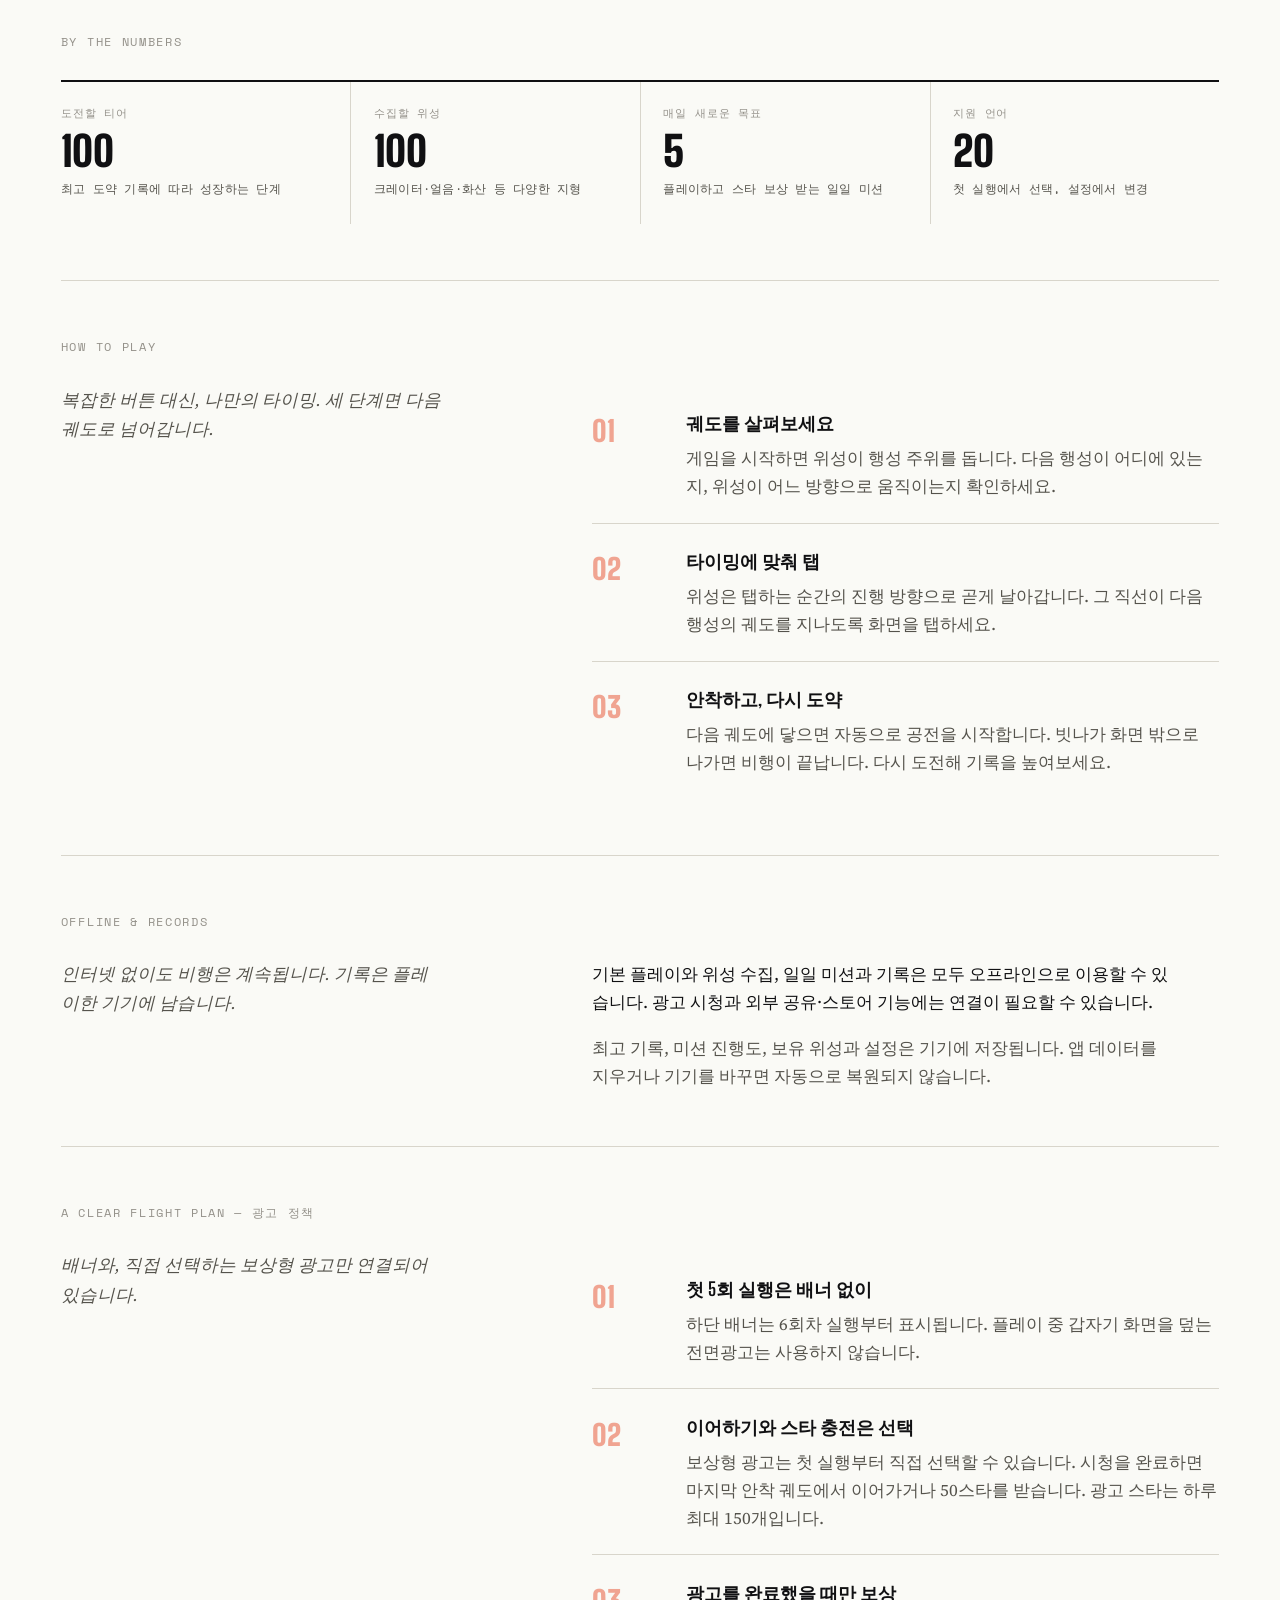
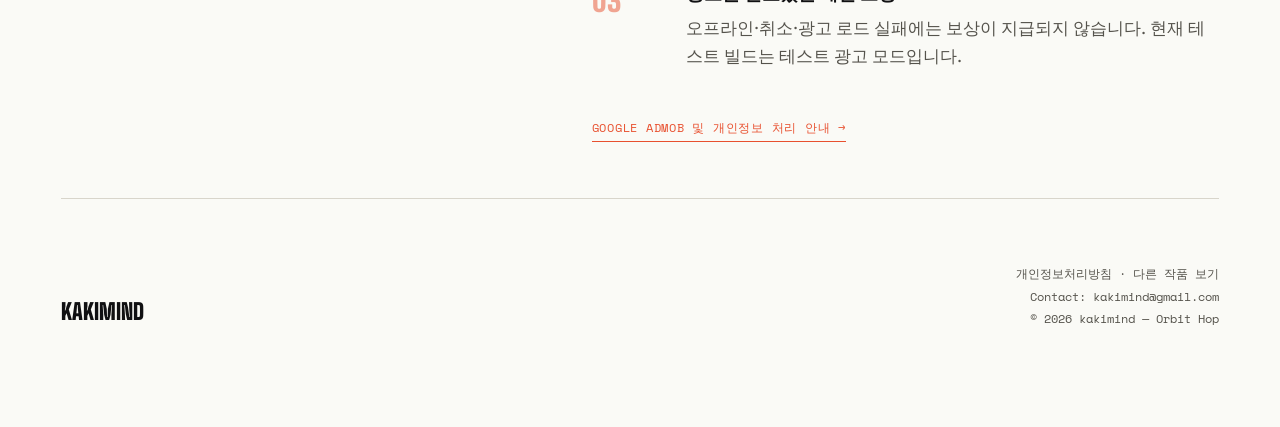
==== commit 6177b3ca: "Rebuild the landing in the KAKIMIND magazine system Match the editorial frame shared by the hub and " ====
--- a/index.html
+++ b/index.html
@@ -1,87 +1,262 @@
-<!doctype html>
+<!DOCTYPE html>
 <html lang="ko">
 <head>
-<meta charset="utf-8">
-<meta name="viewport" content="width=device-width,initial-scale=1">
-<meta name="theme-color" content="#fbf8ff">
+<meta charset="UTF-8">
+<meta name="viewport" content="width=device-width, initial-scale=1.0">
 <title>Orbit Hop — 단 한 번의 탭으로, 다음 궤도로</title>
 <meta name="description" content="한 번의 탭으로 궤도 사이를 도약하는 Android 아케이드 게임. 100단계 티어, 위성 100종, 일일 미션과 20개 언어. 인터넷 없이도 기본 플레이를 즐기세요.">
 <meta property="og:title" content="Orbit Hop — 단 한 번의 탭으로, 다음 궤도로">
 <meta property="og:description" content="타이밍을 잡고, 궤도를 잇고, 나만의 위성을 모으세요. Android 출시 준비 중.">
+<meta property="og:type" content="website">
 <meta property="og:image" content="https://kakimind.github.io/orbit-hop-site/assets/orbit-art.png">
 <meta property="og:url" content="https://kakimind.github.io/orbit-hop-site/">
-<link rel="icon" href="icon.png"><link rel="stylesheet" href="site.css">
+<link rel="icon" href="icon.png">
+<link rel="canonical" href="https://kakimind.github.io/orbit-hop-site/">
+<style>
+  @import url('https://fonts.googleapis.com/css2?family=Big+Shoulders+Display:wght@500;700;900&family=Source+Serif+4:ital,opsz,wght@0,8..60,400;0,8..60,600;1,8..60,400&family=Space+Mono:wght@400;700&display=swap');
+
+  :root {
+    --paper: #fafaf6; --paper-raised: #ffffff; --ink: #101012;
+    --ink-soft: #55534c; --ink-faint: #94918a; --rule: #d8d5cb;
+    --spot: #e8502f; --focus: #101012;
+  }
+  @media (prefers-color-scheme: dark) {
+    :root:not([data-theme="light"]) {
+      --paper: #121210; --paper-raised: #1a1a17; --ink: #f2f0e8;
+      --ink-soft: #b5b1a5; --ink-faint: #706d63; --rule: #38362f; --focus: #f2f0e8;
+    }
+  }
+  :root[data-theme="dark"] {
+    --paper: #121210; --paper-raised: #1a1a17; --ink: #f2f0e8;
+    --ink-soft: #b5b1a5; --ink-faint: #706d63; --rule: #38362f; --focus: #f2f0e8;
+  }
+
+  * { box-sizing: border-box; }
+  body {
+    margin: 0; background: var(--paper); color: var(--ink);
+    font-family: "Source Serif 4", Georgia, serif;
+    font-size: 17px; line-height: 1.65; -webkit-font-smoothing: antialiased;
+  }
+  .masthead-font { font-family: "Big Shoulders Display", "Archivo Black", sans-serif; }
+  .mono { font-family: "Space Mono", ui-monospace, monospace; }
+  a { color: inherit; text-decoration: none; }
+  img { max-width: 100%; }
+
+  .skip {
+    position: absolute; left: -9999px; top: 0; z-index: 50;
+    background: var(--ink); color: var(--paper); padding: 0.7rem 1.1rem;
+    font-family: "Space Mono"; font-size: 0.78rem;
+  }
+  .skip:focus { left: 0.8rem; top: 0.8rem; }
+
+  .page { max-width: 76rem; margin: 0 auto; padding: 0 1.8rem; }
+
+  .runhead {
+    position: fixed; top: 0; bottom: 0; left: 0.9rem; z-index: 20;
+    display: flex; align-items: center; pointer-events: none;
+  }
+  .runhead span {
+    display: inline-block; writing-mode: vertical-rl;
+    font-family: "Space Mono"; font-size: 0.72rem; letter-spacing: 0.18em;
+    text-transform: uppercase; color: var(--ink-faint);
+  }
+  @media (max-width: 980px) { .runhead { display: none; } }
+
+  .backbar {
+    position: fixed; top: 1.2rem; right: 1.6rem; z-index: 20;
+    font-family: "Space Mono"; font-size: 0.75rem; letter-spacing: 0.06em;
+    text-transform: uppercase; color: var(--ink-soft);
+    border-bottom: 1px solid var(--ink-faint); padding-bottom: 0.2rem;
+  }
+  .backbar:hover { color: var(--ink); border-color: var(--ink); }
+
+  .opener {
+    padding: 6rem 0 3rem; border-bottom: 3px solid var(--ink);
+    display: grid; grid-template-columns: 1.3fr 1fr; gap: 3rem; align-items: end;
+  }
+  .opener .kicker {
+    font-family: "Space Mono"; font-size: 0.78rem; letter-spacing: 0.1em;
+    text-transform: uppercase; color: var(--spot); display: block; margin-bottom: 1.2rem;
+  }
+  .opener h1 {
+    font-family: "Big Shoulders Display"; font-weight: 900;
+    font-size: clamp(2.4rem, 6.4vw, 4.6rem); line-height: 0.95; margin: 0; text-transform: uppercase;
+  }
+  .opener .dek { font-style: italic; font-size: 1.2rem; color: var(--ink-soft); margin: 1.4rem 0 0; max-width: 32rem; }
+  .opener .byline { font-family: "Space Mono"; font-size: 0.78rem; color: var(--ink-faint); text-align: right; line-height: 1.9; }
+  @media (max-width: 760px) { .opener { grid-template-columns: 1fr; } .opener .byline { text-align: left; } }
+
+  .plate-row {
+    padding: 3rem 0; display: grid; grid-template-columns: 1fr 1.3fr;
+    gap: 3rem; align-items: center; border-bottom: 1px solid var(--rule);
+  }
+  .plate { position: relative; border: 1px solid var(--rule); background: var(--paper-raised); padding: 1.6rem; margin: 0; }
+  .plate .shot { width: 100%; height: auto; border-radius: 4px; display: block; }
+  .plate .cap { margin-top: 1rem; font-family: "Space Mono"; font-size: 0.72rem; color: var(--ink-faint); display: flex; justify-content: space-between; gap: 1rem; }
+  .lede p.body:first-of-type::first-letter {
+    font-family: "Big Shoulders Display"; font-weight: 900; font-size: 3.4rem;
+    line-height: 0.8; float: left; padding: 0.05em 0.12em 0 0; color: var(--spot);
+  }
+  .lede p.body { margin: 0 0 1.1rem; max-width: 34rem; }
+
+  .factbox { border-top: 2px solid var(--ink); padding-top: 1rem; margin-top: 1.4rem; max-width: 30rem; }
+  .factbox dl { display: flex; flex-wrap: wrap; gap: 0 1.8rem; margin: 0; }
+  .factbox dt { font-family: "Space Mono"; font-size: 0.68rem; letter-spacing: 0.08em; text-transform: uppercase; color: var(--ink-faint); margin: 0; }
+  .factbox dd { font-family: "Space Mono"; font-size: 0.85rem; margin: 0.1rem 0 0.8rem; color: var(--ink); }
+
+  .playbadge {
+    display: inline-flex; align-items: center; gap: 0.6em; margin-top: 1.6rem; padding: 0.8rem 1.3rem;
+    background: var(--ink); color: var(--paper); font-family: "Space Mono"; font-size: 0.82rem;
+    letter-spacing: 0.04em; text-transform: uppercase; transition: background-color 0.2s ease;
+  }
+  .playbadge:hover { background: var(--spot); color: #fff; }
+  .playbadge.pending { background: none; color: var(--ink-soft); border: 1px dashed var(--ink-faint); }
+  .badge-note { font-family: "Space Mono"; font-size: 0.72rem; color: var(--ink-faint); margin: 0.7rem 0 0; }
+
+  @media (max-width: 760px) { .plate-row { grid-template-columns: 1fr; } }
+
+  .pull-section { padding: 3.5rem 0; border-bottom: 1px solid var(--rule); }
+  .pull-section .label { font-family: "Space Mono"; font-size: 0.75rem; letter-spacing: 0.14em; text-transform: uppercase; color: var(--ink-faint); margin-bottom: 1.8rem; }
+  .feature-list { list-style: none; margin: 0; padding: 0; display: grid; gap: 0; }
+  .feature-list li { display: grid; grid-template-columns: 4.5rem 1fr; gap: 1.4rem; padding: 1.4rem 0; border-top: 1px solid var(--rule); }
+  .feature-list li:first-child { border-top: none; }
+  .feature-list .fnum { font-family: "Big Shoulders Display"; font-weight: 900; font-size: 1.8rem; color: var(--spot); opacity: 0.5; }
+  .feature-list h3 { font-family: "Big Shoulders Display"; font-weight: 700; text-transform: uppercase; font-size: 1.15rem; margin: 0 0 0.35rem; }
+  .feature-list p { margin: 0; color: var(--ink-soft); max-width: 36rem; }
+
+  .figures { display: grid; grid-template-columns: repeat(4, 1fr); gap: 0; border-top: 2px solid var(--ink); margin: 0; }
+  .figures div { padding: 1.4rem 1.4rem 1.6rem; border-left: 1px solid var(--rule); }
+  .figures div:first-child { border-left: none; padding-left: 0; }
+  .figures dt { font-family: "Space Mono"; font-size: 0.68rem; letter-spacing: 0.08em; text-transform: uppercase; color: var(--ink-faint); margin: 0 0 0.5rem; }
+  .figures dd { margin: 0; font-family: "Big Shoulders Display"; font-weight: 900; font-size: 2.6rem; line-height: 1; }
+  .figures dd span { font-family: "Space Mono"; font-weight: 400; font-size: 0.78rem; color: var(--ink-soft); display: block; margin-top: 0.5rem; letter-spacing: 0.02em; line-height: 1.5; }
+  @media (max-width: 760px) {
+    .figures { grid-template-columns: repeat(2, 1fr); }
+    .figures div:nth-child(odd) { border-left: none; padding-left: 0; }
+  }
+
+  .note-row { display: grid; grid-template-columns: 1fr 1.3fr; gap: 3rem; align-items: start; }
+  .note-row .standfirst { font-style: italic; font-size: 1.1rem; color: var(--ink-soft); margin: 0; max-width: 24rem; }
+  .note-row .body { margin: 0 0 1.1rem; max-width: 36rem; }
+  .note-row .body:last-of-type { margin-bottom: 0; color: var(--ink-soft); }
+  @media (max-width: 760px) { .note-row { grid-template-columns: 1fr; gap: 1.8rem; } }
+
+  .readlink {
+    display: inline-block; margin-top: 1.6rem; font-family: "Space Mono";
+    font-size: 0.78rem; letter-spacing: 0.06em; text-transform: uppercase;
+    color: var(--spot); border-bottom: 1px solid currentColor; padding-bottom: 0.2rem;
+  }
+  .readlink:hover { color: var(--ink); }
+
+  .colophon { padding: 4rem 0 6rem; display: flex; justify-content: space-between; align-items: flex-end; flex-wrap: wrap; gap: 1.5rem; }
+  .colophon .masthead-font { font-weight: 900; font-size: 1.4rem; text-transform: uppercase; }
+  .colophon .meta { font-family: "Space Mono"; font-size: 0.78rem; color: var(--ink-soft); text-align: right; line-height: 1.8; }
+  .colophon .meta a:hover { color: var(--ink); text-decoration: underline; }
+  @media (max-width: 760px) { .colophon .meta { text-align: left; } }
+</style>
 </head>
 <body>
+
 <a class="skip" href="#main">본문으로 바로가기</a>
-<header class="header"><div class="container nav-row">
-<a class="brand" href="#overview" aria-label="Orbit Hop 게임 소개"><img src="icon.png" width="36" height="36" alt=""><span>Orbit Hop</span></a>
-<nav aria-label="주 메뉴"><a href="#overview">게임 소개</a><a href="#gameplay">핵심 플레이</a><a href="#collection">위성과 기록</a><a href="#how-to-play">플레이 방법</a></nav>
-<a class="nav-policy" href="privacy.html">개인정보 처리방침 <span aria-hidden="true">↗</span></a>
-</div></header>
-<main id="main">
-<section class="hero" id="overview"><div class="container hero-grid">
-<div class="hero-copy">
-<div class="badges"><span class="badge blue"><i aria-hidden="true"></i> Android · 출시 준비 중</span><span class="badge">원터치 아케이드</span></div>
-<h1>궤도 사이를 뛰어요,<br><em>단 한 번의 탭</em>으로</h1>
-<p class="lede">위성이 행성을 도는 순간, 타이밍을 잡으세요.<br class="desktop-break"> 탭 한 번으로 궤도를 벗어나 다음 행성으로.<br class="desktop-break"> 한 번 더, 조금 더 멀리. 나만의 비행을 이어가세요.</p>
-<div class="actions"><a class="button primary" href="#how-to-play"><span aria-hidden="true">↗</span> 플레이 방법 보기</a><a class="button secondary" href="#collection">위성 컬렉션 살펴보기 <span aria-hidden="true">→</span></a></div>
-<div class="hero-notes"><span><b aria-hidden="true">✦</b> 기본 플레이는 오프라인으로</span><span><b aria-hidden="true">◎</b> 20개 언어 지원</span></div>
+<div class="runhead"><span>KAKIMIND — ISSUE № 01 — FEATURE: ORBIT HOP</span></div>
+<a class="backbar" href="https://kakimind.github.io/">← Back to Issue Index</a>
+
+<div class="page" id="main">
+  <section class="opener">
+    <div>
+      <span class="kicker">§06 — Orbital Arcade — Coming Soon</span>
+      <h1>Orbit<br>Hop</h1>
+      <p class="dek">단 한 번의 탭으로, 다음 궤도로.</p>
+    </div>
+    <div class="byline">BY KAKIMIND<br>SOLO ANDROID STUDIO<br>FEATURED IN ISSUE № 01</div>
+  </section>
+
+  <section class="plate-row">
+    <figure class="plate">
+      <img class="shot" src="assets/orbit-art.png" width="1376" height="768" alt="코발트와 주황빛 궤도가 행성 사이를 잇는 Orbit Hop 콘셉트 아트" fetchpriority="high">
+      <div class="cap"><span>FIG. 01</span><span>콘셉트 아트 — 일러스트</span></div>
+    </figure>
+    <div class="lede">
+      <p class="body">위성이 행성을 도는 순간 화면을 탭하면, 공전 궤도의 접선 방향으로 곧게 날아간다. 그 직선이 다음 행성의 궤도를 지나도록 타이밍을 잡는 것, 그게 이 게임의 전부다.</p>
+      <p class="body">버튼도 조이스틱도 없다. 대신 멀리 나아갈수록 공전이 빨라지고, 매번 다른 크기와 방향의 행성이 이어진다. 안착이 정확할수록 PERFECT 콤보가 쌓이고, 성공한 도약 하나가 1점이 된다.</p>
+      <div class="factbox">
+        <dl>
+          <div><dt>Platform</dt><dd>Android</dd></div>
+          <div><dt>Status</dt><dd>Coming Soon</dd></div>
+          <div><dt>Genre</dt><dd>Orbital Arcade</dd></div>
+        </dl>
+      </div>
+      <span class="playbadge pending">◷ Google Play 출시 준비 중</span>
+      <p class="badge-note">다운로드 링크는 공개 출시 후 이곳에 안내합니다.</p>
+    </div>
+  </section>
+
+  <section class="pull-section">
+    <div class="label">What's Inside</div>
+    <ul class="feature-list">
+      <li><span class="fnum">01</span><div><h3>한 번의 탭으로 도약</h3><p>화면을 탭하면 위성이 공전 궤도의 접선 방향으로 날아갑니다. 날아갈 직선이 다음 궤도를 지나도록 순간을 포착하세요.</p></div></li>
+      <li><span class="fnum">02</span><div><h3>매번 달라지는 궤도</h3><p>크기와 위치, 공전 방향이 다른 행성들이 이어집니다. 더 멀리 나아갈수록 빨라지는 공전에 맞춰 새로운 타이밍을 찾아보세요.</p></div></li>
+      <li><span class="fnum">03</span><div><h3>정확할수록 PERFECT</h3><p>발사 궤적이 다음 궤도 중심에 가까울수록 정밀도가 높아집니다. PERFECT로 콤보를 쌓고, 성공한 도약 수로 최고 기록에 도전하세요.</p></div></li>
+      <li><span class="fnum">04</span><div><h3>스타로 모으는 위성</h3><p>달·유로파·이오·타이탄·엔셀라두스에서 영감을 받은 위성부터 가상의 세계까지. 위성은 외형만 바뀌고 성능 차이는 없으니 취향대로 고르세요.</p></div></li>
+    </ul>
+  </section>
+
+  <section class="pull-section">
+    <div class="label">By the Numbers</div>
+    <dl class="figures">
+      <div><dt>도전할 티어</dt><dd>100<span>최고 도약 기록에 따라 성장하는 단계</span></dd></div>
+      <div><dt>수집할 위성</dt><dd>100<span>크레이터·얼음·화산 등 다양한 지형</span></dd></div>
+      <div><dt>매일 새로운 목표</dt><dd>5<span>플레이하고 스타 보상 받는 일일 미션</span></dd></div>
+      <div><dt>지원 언어</dt><dd>20<span>첫 실행에서 선택, 설정에서 변경</span></dd></div>
+    </dl>
+  </section>
+
+  <section class="pull-section">
+    <div class="label">How to Play</div>
+    <div class="note-row">
+      <p class="standfirst">복잡한 버튼 대신, 나만의 타이밍. 세 단계면 다음 궤도로 넘어갑니다.</p>
+      <ul class="feature-list">
+        <li><span class="fnum">01</span><div><h3>궤도를 살펴보세요</h3><p>게임을 시작하면 위성이 행성 주위를 돕니다. 다음 행성이 어디에 있는지, 위성이 어느 방향으로 움직이는지 확인하세요.</p></div></li>
+        <li><span class="fnum">02</span><div><h3>타이밍에 맞춰 탭</h3><p>위성은 탭하는 순간의 진행 방향으로 곧게 날아갑니다. 그 직선이 다음 행성의 궤도를 지나도록 화면을 탭하세요.</p></div></li>
+        <li><span class="fnum">03</span><div><h3>안착하고, 다시 도약</h3><p>다음 궤도에 닿으면 자동으로 공전을 시작합니다. 빗나가 화면 밖으로 나가면 비행이 끝납니다. 다시 도전해 기록을 높여보세요.</p></div></li>
+      </ul>
+    </div>
+  </section>
+
+  <section class="pull-section">
+    <div class="label">Offline &amp; Records</div>
+    <div class="note-row">
+      <p class="standfirst">인터넷 없이도 비행은 계속됩니다. 기록은 플레이한 기기에 남습니다.</p>
+      <div>
+        <p class="body">기본 플레이와 위성 수집, 일일 미션과 기록은 모두 오프라인으로 이용할 수 있습니다. 광고 시청과 외부 공유·스토어 기능에는 연결이 필요할 수 있습니다.</p>
+        <p class="body">최고 기록, 미션 진행도, 보유 위성과 설정은 기기에 저장됩니다. 앱 데이터를 지우거나 기기를 바꾸면 자동으로 복원되지 않습니다.</p>
+      </div>
+    </div>
+  </section>
+
+  <section class="pull-section">
+    <div class="label">A Clear Flight Plan — 광고 정책</div>
+    <div class="note-row">
+      <p class="standfirst">배너와, 직접 선택하는 보상형 광고만 연결되어 있습니다.</p>
+      <div>
+        <ul class="feature-list">
+          <li><span class="fnum">01</span><div><h3>첫 5회 실행은 배너 없이</h3><p>하단 배너는 6회차 실행부터 표시됩니다. 플레이 중 갑자기 화면을 덮는 전면광고는 사용하지 않습니다.</p></div></li>
+          <li><span class="fnum">02</span><div><h3>이어하기와 스타 충전은 선택</h3><p>보상형 광고는 첫 실행부터 직접 선택할 수 있습니다. 시청을 완료하면 마지막 안착 궤도에서 이어가거나 50스타를 받습니다. 광고 스타는 하루 최대 150개입니다.</p></div></li>
+          <li><span class="fnum">03</span><div><h3>광고를 완료했을 때만 보상</h3><p>오프라인·취소·광고 로드 실패에는 보상이 지급되지 않습니다. 현재 테스트 빌드는 테스트 광고 모드입니다.</p></div></li>
+        </ul>
+        <a class="readlink" href="privacy.html">Google AdMob 및 개인정보 처리 안내 →</a>
+      </div>
+    </div>
+  </section>
+
+  <footer class="colophon">
+    <span class="masthead-font">Kakimind</span>
+    <div class="meta">
+      <a href="privacy.html">개인정보처리방침</a> · <a href="https://kakimind.github.io/">다른 작품 보기</a><br>
+      Contact: <a href="mailto:kakimind@gmail.com">kakimind@gmail.com</a><br>
+      © 2026 kakimind — Orbit Hop
+    </div>
+  </footer>
 </div>
-<figure class="hero-art"><img src="assets/orbit-art.png" width="1376" height="768" alt="코발트와 주황빛 궤도가 행성 사이를 잇는 Orbit Hop 콘셉트 아트" fetchpriority="high"><figcaption><span>ORBIT HOP <b>CONCEPT ART</b></span><span>타이밍이 만드는 도약</span></figcaption></figure>
-</div></section>
-
-<section class="section lavender" id="gameplay"><div class="container">
-<div class="section-head"><div><p class="eyebrow orange">ONE TAP. NEXT ORBIT.</p><h2>간단한 조작, 끝없는 도전</h2></div><p>복잡한 버튼 대신, 나만의 타이밍.<br>다음 궤도를 향한 한 번의 도약에 집중하세요.</p></div>
-<div class="cards three">
-<article class="card"><span class="feature-icon warm" aria-hidden="true">◎</span><h3>한 번의 탭으로 도약</h3><p class="mono caption">ONE-TAP CONTROL</p><p>화면을 탭하면 위성이 공전 궤도의 접선 방향으로 날아갑니다. 날아갈 직선이 다음 궤도를 지나도록 순간을 포착하세요.</p><div class="card-foot"><span>조작은 단순하게</span><strong>화면 탭 한 번</strong></div></article>
-<article class="card"><span class="feature-icon cool" aria-hidden="true">∞</span><h3>매번 달라지는 궤도</h3><p class="mono caption">A NEW FLIGHT, EVERY RUN</p><p>크기와 위치, 공전 방향이 다른 행성들이 이어집니다. 더 멀리 나아갈수록 빨라지는 공전에 맞춰 새로운 타이밍을 찾아보세요.</p><div class="card-foot"><span>나의 다음 목표</span><strong>한 궤도 더 멀리</strong></div></article>
-<article class="card"><span class="feature-icon cool" aria-hidden="true">✧</span><h3>정확할수록 PERFECT</h3><p class="mono caption">PRECISION &amp; COMBO</p><p>발사 궤적이 다음 궤도 중심에 가까울수록 정밀도가 높아집니다. PERFECT로 콤보를 쌓고, 성공한 도약 수로 최고 기록에 도전하세요.</p><div class="card-foot"><span>성공한 도약</span><strong class="green">1회 = 1점</strong></div></article>
-</div></div></section>
-
-<section class="section white" id="collection"><div class="container">
-<div class="section-head"><div><p class="eyebrow blue-text">YOUR MOONS. YOUR JOURNEY.</p><h2>도약은 기록으로,<br class="mobile-break"> 스타는 나만의 위성으로</h2></div><p>조금씩 쌓이는 기록과 수집의 즐거움.<br>진행도는 플레이한 기기에 저장됩니다.</p></div>
-<div class="collection-grid">
-<article class="collection-card"><p class="eyebrow">THE MOON COLLECTION</p>
-<div class="moon-scene" aria-hidden="true"><span class="orbit-ring"></span><span class="moon big-moon"></span><span class="moon ice-moon"></span><span class="moon lava-moon"></span><span class="tiny-star">✦</span></div><p class="caption">컬렉션을 표현한 일러스트</p>
-<h3>당신의 다음 위성은?</h3><p>달·유로파·이오·타이탄·엔셀라두스에서 영감을 받은 위성부터 가상의 새로운 세계까지. 스타를 모아 격납고에서 만나보세요.</p>
-<div class="collection-note"><span aria-hidden="true">✧</span> 위성은 외형만 바뀝니다.<br>성능 차이 없이, 취향대로 고르세요.</div></article>
-<div class="collection-detail"><div class="stats-grid">
-<article class="stat"><p>도전할 티어</p><strong>100<span>단계</span></strong><p>최고 도약 기록에 따라 성장</p></article>
-<article class="stat"><p>수집할 위성</p><strong>100<span>종</span></strong><p>크레이터·얼음·화산 등 다양한 지형</p></article>
-<article class="stat"><p>매일 새로운 목표</p><strong>5<span>개 미션</span></strong><p>플레이하고 스타 보상 받기</p></article>
-<article class="stat"><p>나에게 편한 언어</p><strong>20<span>개 언어</span></strong><p>첫 실행에서 선택, 설정에서 변경</p></article>
-</div>
-<article class="capture-card"><svg viewBox="0 0 140 140" role="img" aria-label="위성은 공전 궤도에서 접선 방향으로 도약합니다"><circle cx="66" cy="76" r="45" fill="none" stroke="#b9bce1" stroke-width="2" stroke-dasharray="4 5"/><circle cx="66" cy="76" r="28" fill="#dfe0ff"/><circle cx="66" cy="76" r="17" fill="#4B5BD6"/><path d="M66 31H126M119 25L126 31L119 37" fill="none" stroke="#E8502F" stroke-width="2"/><circle cx="66" cy="31" r="5" fill="#E8502F"/></svg>
-<div><h3>기록은 내 기기에</h3><p>최고 기록, 미션 진행도, 보유 위성과 설정은 기기에 저장됩니다. 앱 데이터를 지우거나 기기를 바꾸면 자동으로 복원되지 않습니다.</p><a class="text-link" href="privacy.html">저장 정보와 광고 데이터 안내 <span aria-hidden="true">↗</span></a></div></article>
-</div></div></div></section>
-
-<section class="section" id="how-to-play"><div class="container">
-<div class="section-head"><div><p class="eyebrow orange">READY FOR YOUR FIRST HOP?</p><h2>세 단계면, 다음 궤도로</h2></div></div>
-<div class="cards three steps">
-<article class="card"><span class="step-number">01</span><h3>궤도를 살펴보세요</h3><p>게임을 시작하면 위성이 행성 주위를 돕니다. 다음 행성이 어디에 있는지, 위성이 어느 방향으로 움직이는지 확인하세요.</p><p class="step-label">살피고</p></article>
-<article class="card"><span class="step-number">02</span><h3>타이밍에 맞춰 탭</h3><p>위성은 탭하는 순간의 진행 방향으로 곧게 날아갑니다. 그 직선이 다음 행성의 궤도를 지나도록 화면을 탭하세요.</p><p class="step-label">탭하고</p></article>
-<article class="card"><span class="step-number">03</span><h3>안착하고, 다시 도약</h3><p>다음 궤도에 닿으면 자동으로 공전을 시작합니다. 빗나가 화면 밖으로 나가면 비행이 끝납니다. 다시 도전해 기록을 높여보세요.</p><p class="step-label">한 번 더!</p></article>
-</div>
-<aside class="offline-note"><span class="feature-icon ink" aria-hidden="true">↗</span><div><h3>인터넷 없이도 계속되는 비행</h3><p>Android 앱의 기본 플레이·위성 수집·미션·기록은 오프라인으로 이용할 수 있습니다. 광고 시청과 외부 공유·스토어 기능은 연결이 필요할 수 있습니다.</p></div><span class="badge">OFFLINE PLAY</span></aside>
-</div></section>
-
-<section class="section white" id="ads"><div class="container ads-grid">
-<div><p class="eyebrow blue-text">A CLEAR FLIGHT PLAN</p><h2>광고는 이렇게<br>동작해요</h2><p>배너와 직접 선택하는 보상형 광고가<br>연결되어 있습니다.</p></div>
-<div class="ad-notes">
-<article><span class="ad-index">01</span><div><h3>첫 5회 실행은 배너 없이</h3><p>하단 배너는 6회차 실행부터 표시됩니다. 플레이 중 갑자기 화면을 덮는 전면광고는 사용하지 않습니다.</p></div></article>
-<article><span class="ad-index">02</span><div><h3>이어하기와 스타 충전은 선택</h3><p>보상형 광고는 첫 실행부터 직접 선택할 수 있습니다. 시청을 완료하면 마지막 안착 궤도에서 이어가거나 50스타를 받습니다. 광고 스타는 하루 최대 150개입니다.</p></div></article>
-<article><span class="ad-index">03</span><div><h3>광고를 완료했을 때만 보상</h3><p>오프라인·취소·광고 로드 실패에는 보상이 지급되지 않습니다. 현재 테스트 빌드는 테스트 광고 모드입니다.</p></div></article>
-<a class="text-link" href="privacy.html">Google AdMob 및 개인정보 처리 안내 <span aria-hidden="true">↗</span></a>
-</div></div></section>
-
-<section class="final" id="release"><div class="container final-inner">
-<span class="badge dark-badge">YOUR NEXT ORBIT AWAITS</span><h2>다음 궤도로 도약할<br>준비가 되셨나요?</h2>
-<p>짧은 한 판, 조금 더 정확한 타이밍.<br>나만의 위성과 함께 최고 기록에 도전하세요.</p>
-<p class="release-status">Google Play 출시 준비 중</p><p class="release-detail">다운로드 링크는 공개 출시 후 이곳에 안내합니다.</p>
-<a class="button light" href="mailto:kakimind@gmail.com">문의 및 피드백 <span aria-hidden="true">↗</span></a>
-<div class="final-facts"><span>100 RANKS</span><span>100 MOONS</span><span>20 LANGUAGES</span></div>
-</div></section>
-</main>
-<footer class="footer"><div class="container footer-main"><div><a class="brand" href="#overview">Orbit Hop</a><p>단 한 번의 탭으로, 다음 궤도로.</p></div><nav aria-label="하단 메뉴"><a href="#how-to-play">플레이 방법</a><a href="privacy.html">개인정보 처리방침</a><a href="mailto:kakimind@gmail.com">문의하기</a></nav></div><div class="container footer-bottom"><span>© 2026 Orbit Hop · kakimind</span><span>ANDROID ORBITAL ARCADE</span></div></footer>
-</body></html>
+</body>
+</html>
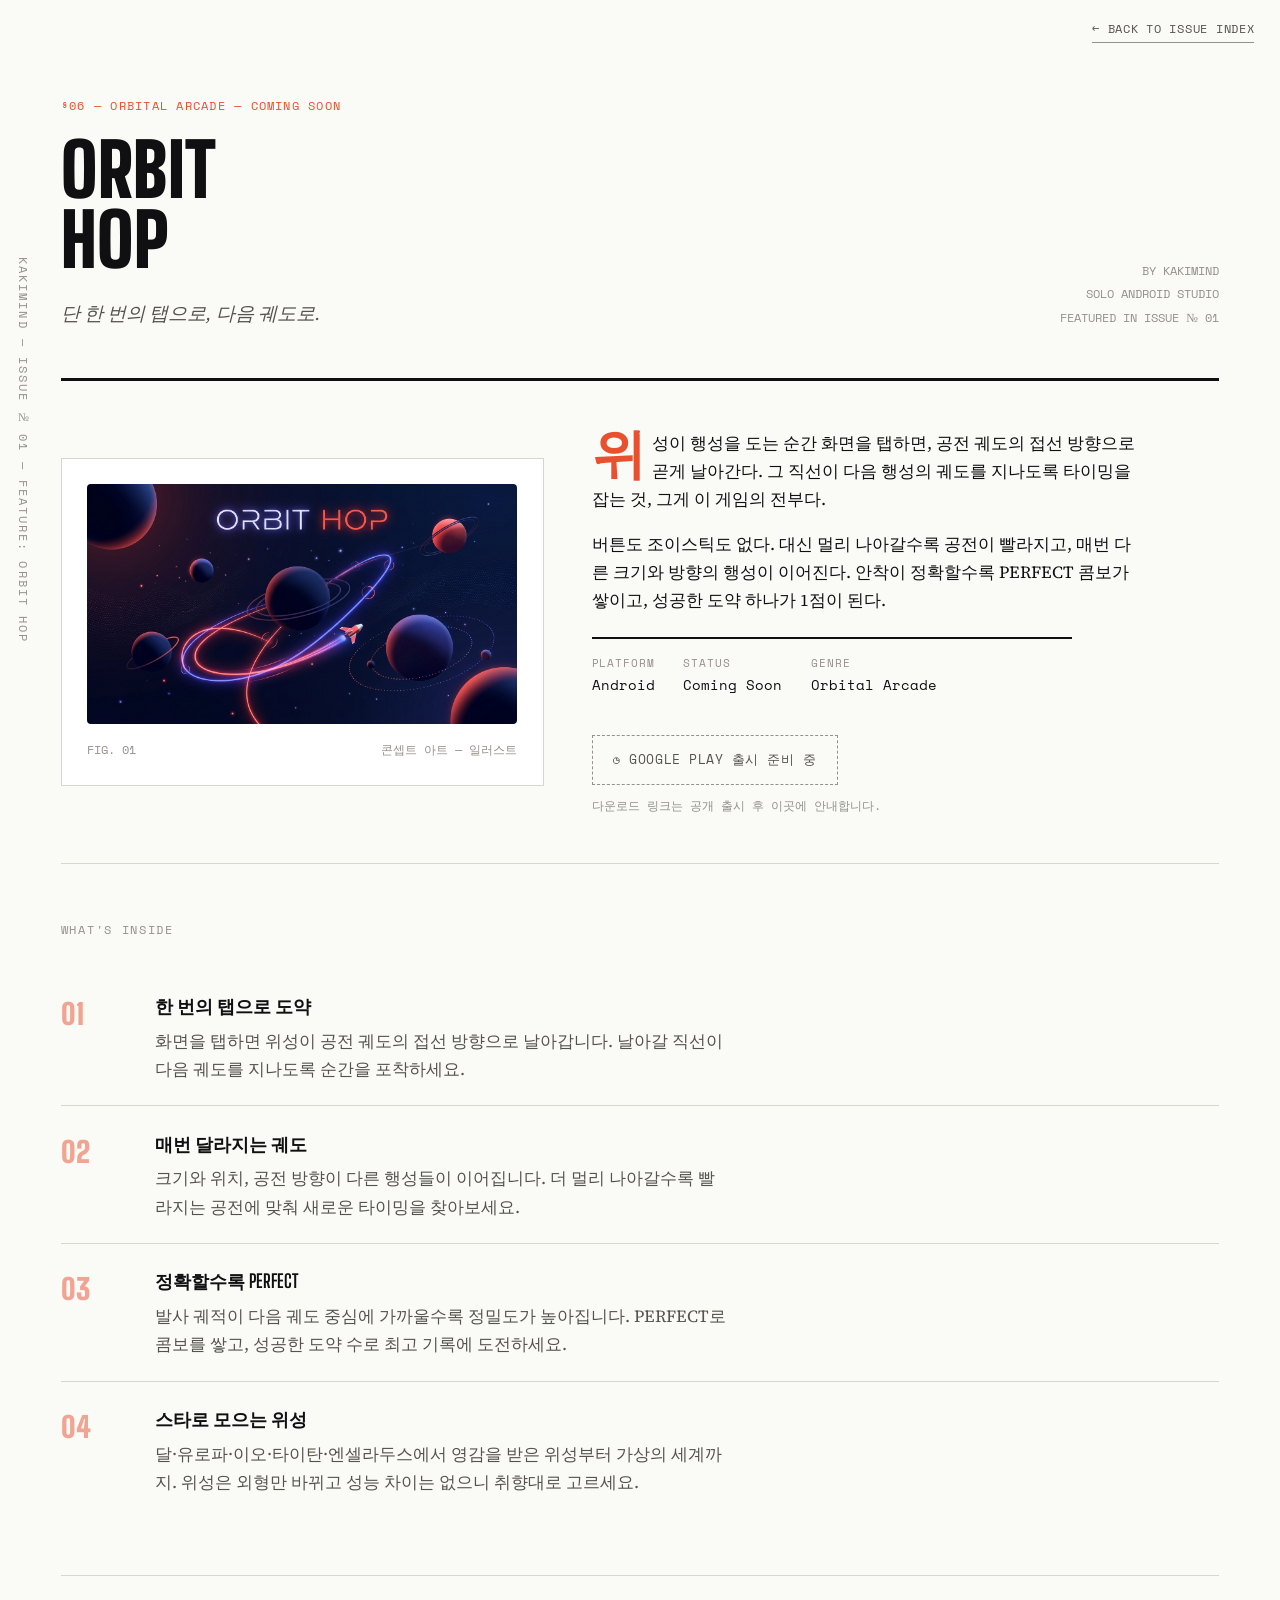
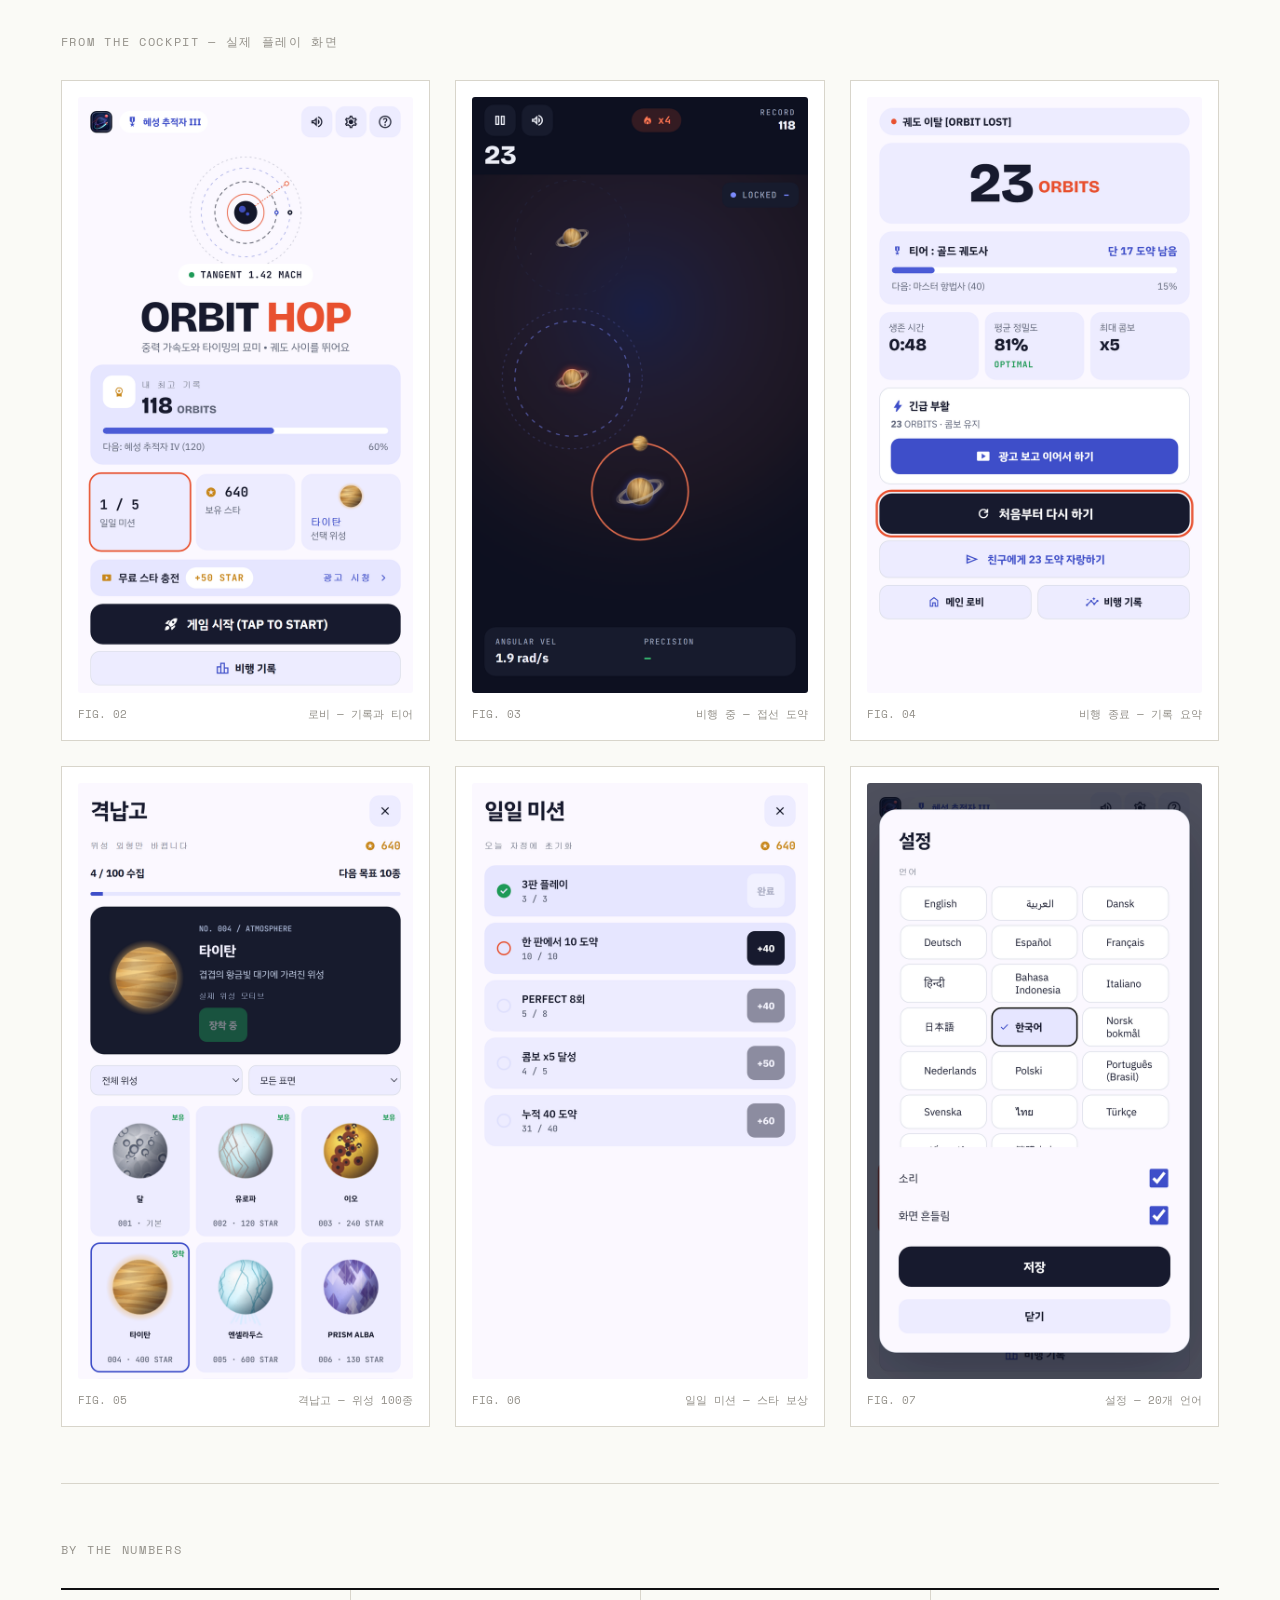
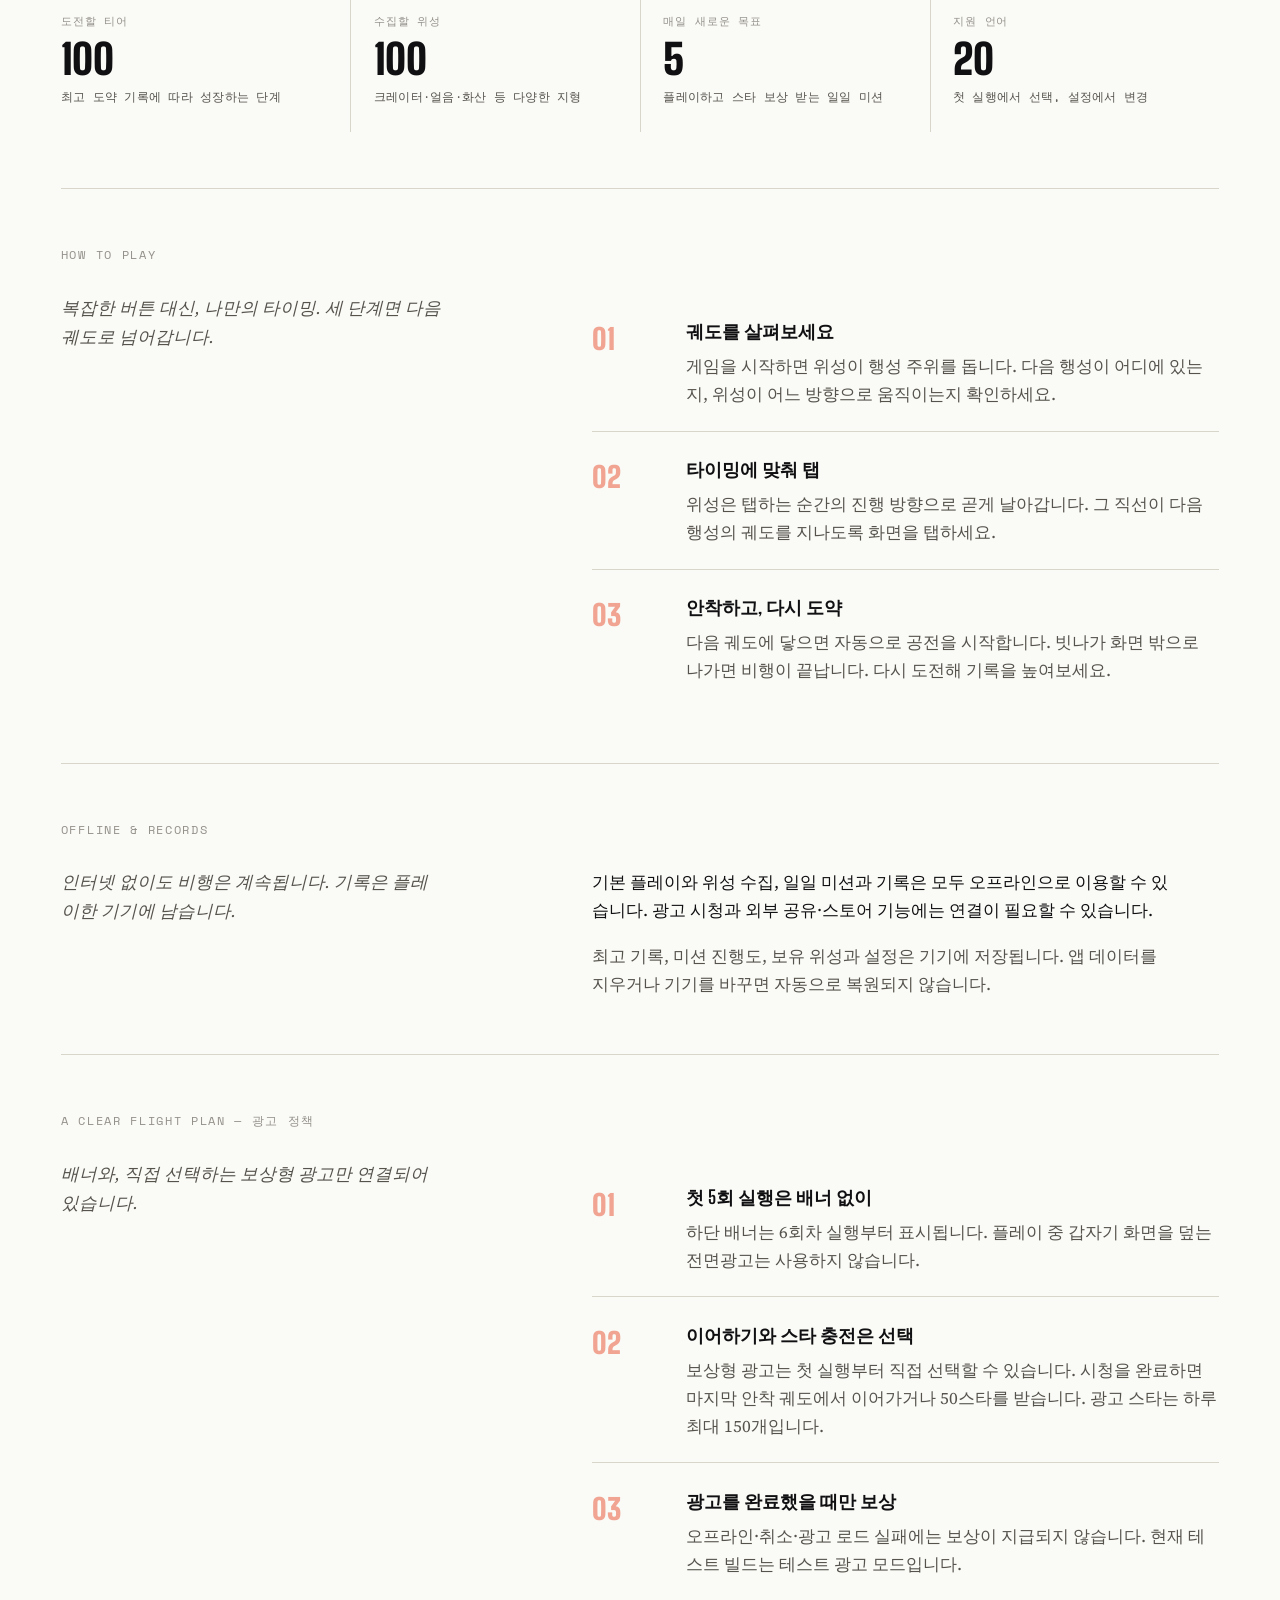
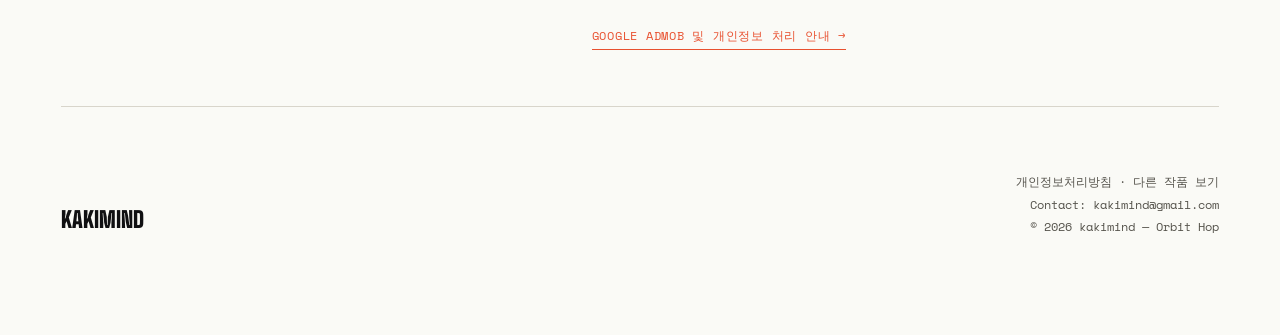
==== commit a3c97608: "Show the real game: gallery of six play screenshots Exported from Design/orbit_hop_1 in the orbit-ho" ====
--- a/index.html
+++ b/index.html
@@ -147,6 +147,15 @@
     color: var(--spot); border-bottom: 1px solid currentColor; padding-bottom: 0.2rem;
   }
   .readlink:hover { color: var(--ink); }
+
+  .gallery { display: grid; grid-template-columns: repeat(3, 1fr); gap: 1.6rem; }
+  .gallery figure { margin: 0; border: 1px solid var(--rule); background: var(--paper-raised); padding: 1rem; }
+  .gallery img { width: 100%; height: auto; display: block; border-radius: 3px; }
+  .gallery .cap {
+    margin-top: 0.8rem; font-family: "Space Mono"; font-size: 0.68rem; color: var(--ink-faint);
+    display: flex; justify-content: space-between; flex-wrap: wrap; gap: 0.25rem 0.8rem;
+  }
+  @media (max-width: 760px) { .gallery { grid-template-columns: repeat(2, 1fr); gap: 1rem; } }
 
   .colophon { padding: 4rem 0 6rem; display: flex; justify-content: space-between; align-items: flex-end; flex-wrap: wrap; gap: 1.5rem; }
   .colophon .masthead-font { font-weight: 900; font-size: 1.4rem; text-transform: uppercase; }
@@ -202,6 +211,36 @@
   </section>
 
   <section class="pull-section">
+    <div class="label">From the Cockpit — 실제 플레이 화면</div>
+    <div class="gallery">
+      <figure>
+        <img src="assets/shots/lobby.png" width="720" height="1280" loading="lazy" alt="Orbit Hop 로비 화면. 공전하는 위성 일러스트 아래 최고 기록 118 ORBITS와 다음 티어까지의 진행도, 일일 미션·보유 스타·선택 위성 현황, 게임 시작 버튼이 있다.">
+        <figcaption class="cap"><span>FIG. 02</span><span>로비 — 기록과 티어</span></figcaption>
+      </figure>
+      <figure>
+        <img src="assets/shots/play.png" width="720" height="1280" loading="lazy" alt="플레이 화면. 검은 우주에 행성들의 점선 궤도가 떠 있고 위성 하나가 주황색 궤도를 돌고 있다. 좌측 상단에 현재 점수 23, 우측 상단에 최고 기록 118, 하단에 각속도와 정밀도가 표시된다.">
+        <figcaption class="cap"><span>FIG. 03</span><span>비행 중 — 접선 도약</span></figcaption>
+      </figure>
+      <figure>
+        <img src="assets/shots/result.png" width="720" height="1280" loading="lazy" alt="비행 종료 화면. 궤도 이탈 표시와 함께 23 ORBITS 기록, 골드 궤도사 티어와 다음 티어까지 남은 도약 수, 생존 시간·평균 정밀도·최대 콤보 통계, 광고를 보고 이어하기 버튼이 있다.">
+        <figcaption class="cap"><span>FIG. 04</span><span>비행 종료 — 기록 요약</span></figcaption>
+      </figure>
+      <figure>
+        <img src="assets/shots/hangar.png" width="720" height="1280" loading="lazy" alt="격납고 화면. 수집 현황 4/100과 함께 타이탄 위성의 상세 카드가 크게 표시되고, 그 아래 달·유로파·이오·엔셀라두스 등 위성 목록이 필요 스타와 함께 격자로 놓여 있다.">
+        <figcaption class="cap"><span>FIG. 05</span><span>격납고 — 위성 100종</span></figcaption>
+      </figure>
+      <figure>
+        <img src="assets/shots/missions.png" width="720" height="1280" loading="lazy" alt="일일 미션 화면. 3판 플레이 완료 표시와 한 판에서 10 도약, PERFECT 8회, 콤보 x5 달성, 누적 40 도약 목표가 각각 스타 보상과 함께 나열돼 있다.">
+        <figcaption class="cap"><span>FIG. 06</span><span>일일 미션 — 스타 보상</span></figcaption>
+      </figure>
+      <figure>
+        <img src="assets/shots/settings.png" width="720" height="1280" loading="lazy" alt="설정 화면의 언어 선택 목록. English, العربية, Dansk, Deutsch, Español, Français, 한국어, 日本語 등이 격자로 놓여 있고 한국어가 선택돼 있다. 아래에 소리와 화면 흔들림 설정이 있다.">
+        <figcaption class="cap"><span>FIG. 07</span><span>설정 — 20개 언어</span></figcaption>
+      </figure>
+    </div>
+  </section>
+
+  <section class="pull-section">
     <div class="label">By the Numbers</div>
     <dl class="figures">
       <div><dt>도전할 티어</dt><dd>100<span>최고 도약 기록에 따라 성장하는 단계</span></dd></div>
